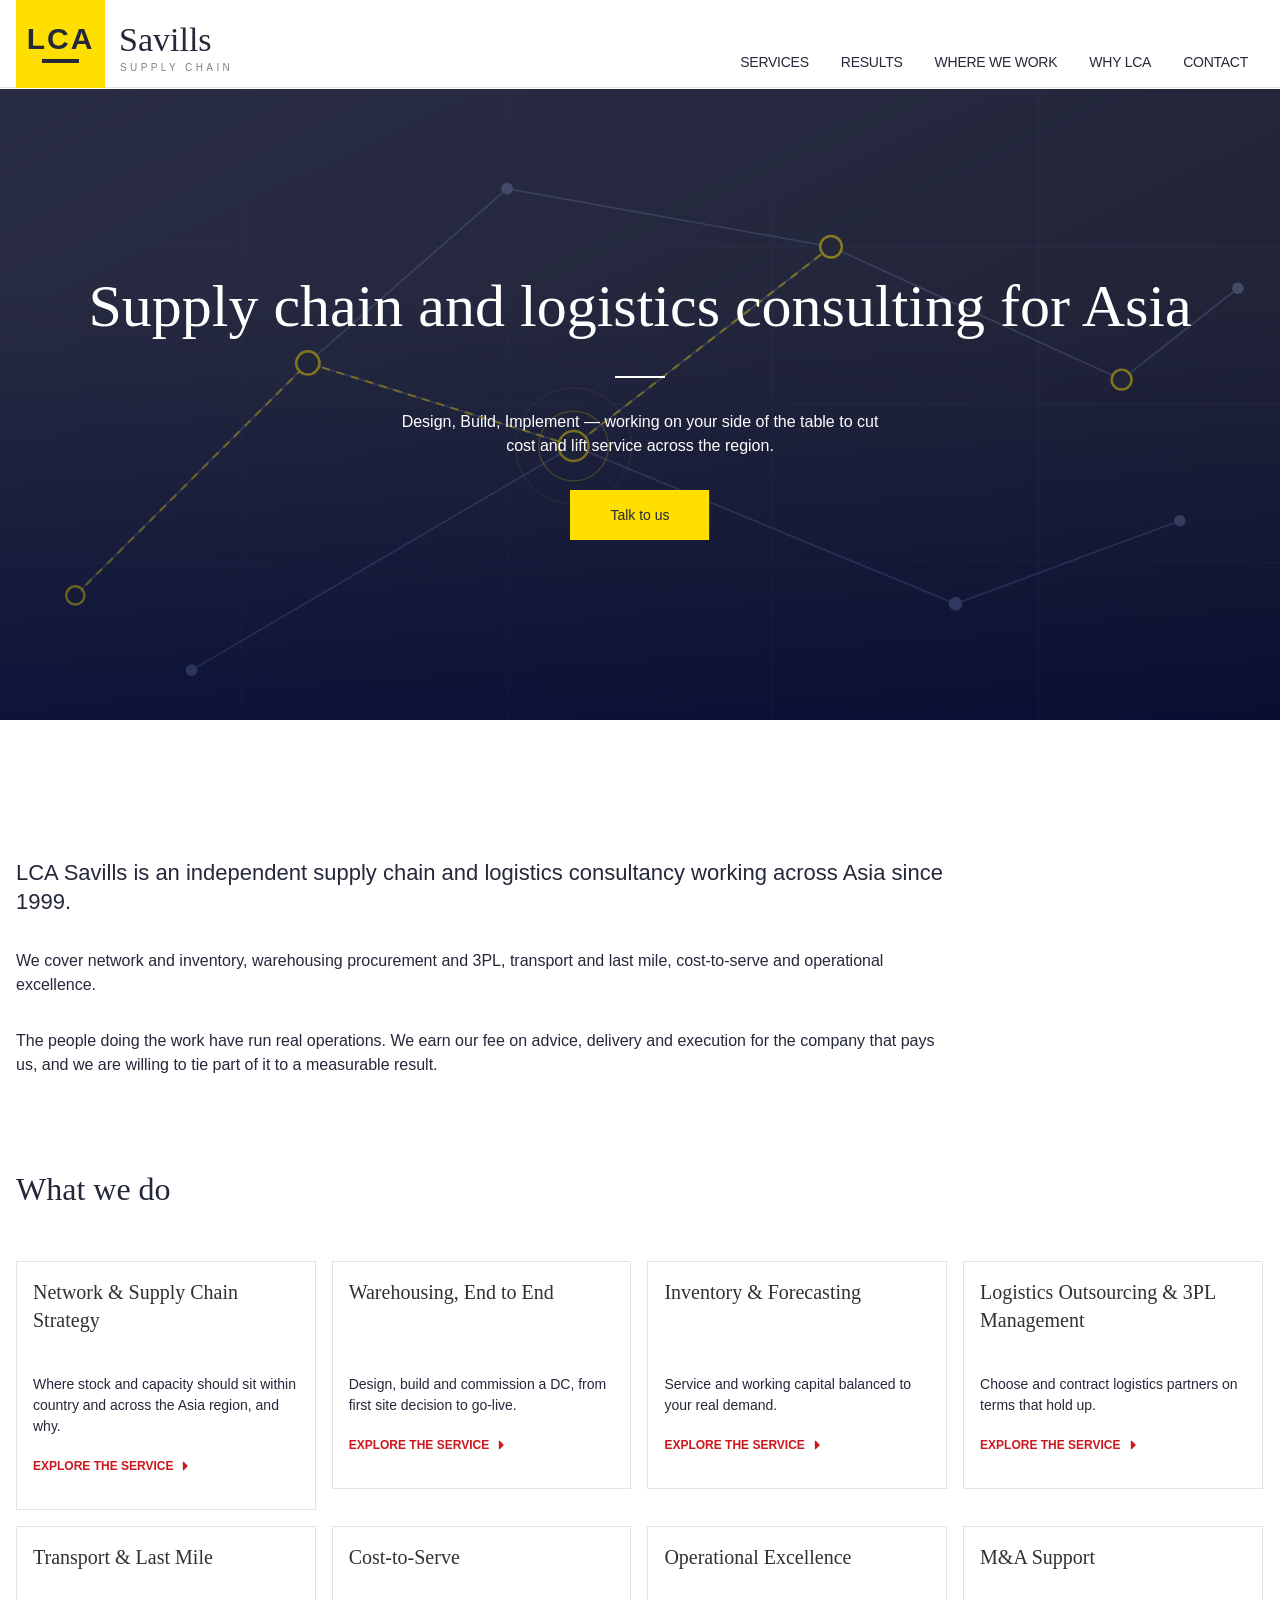
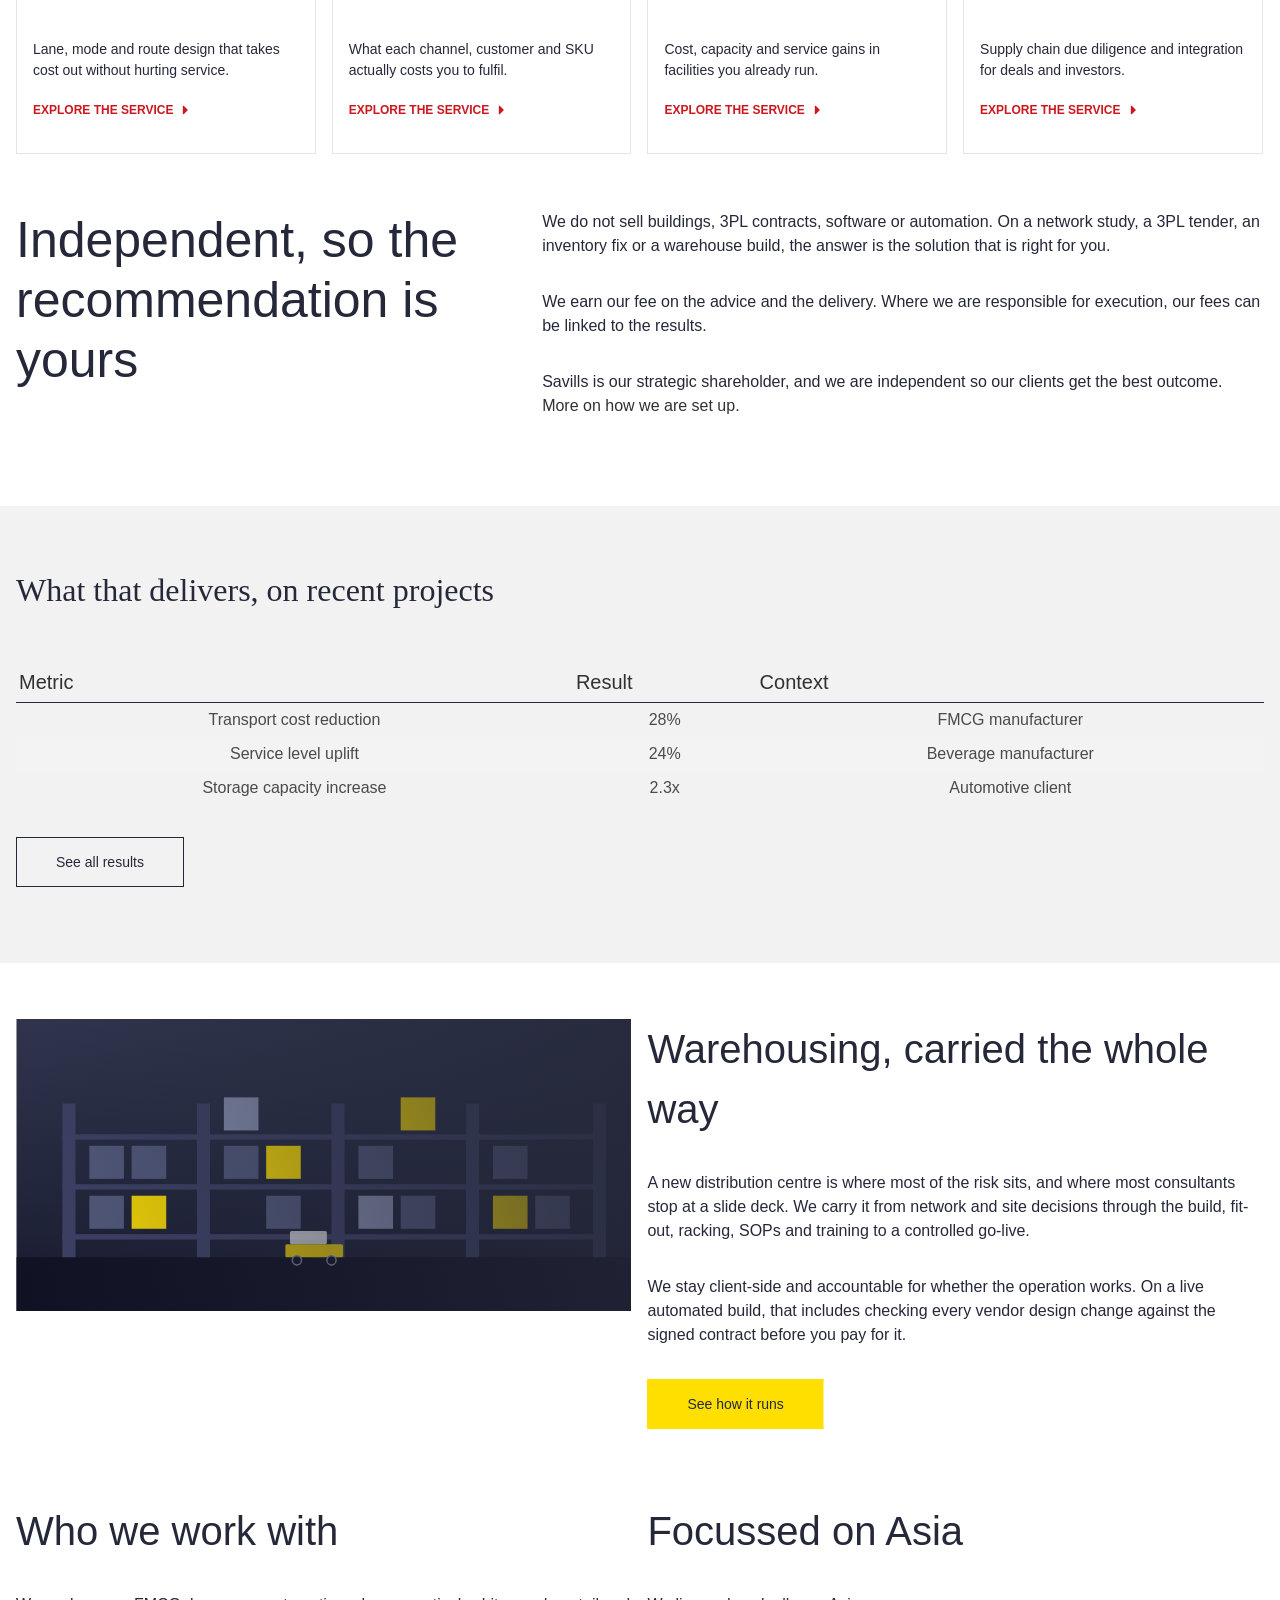
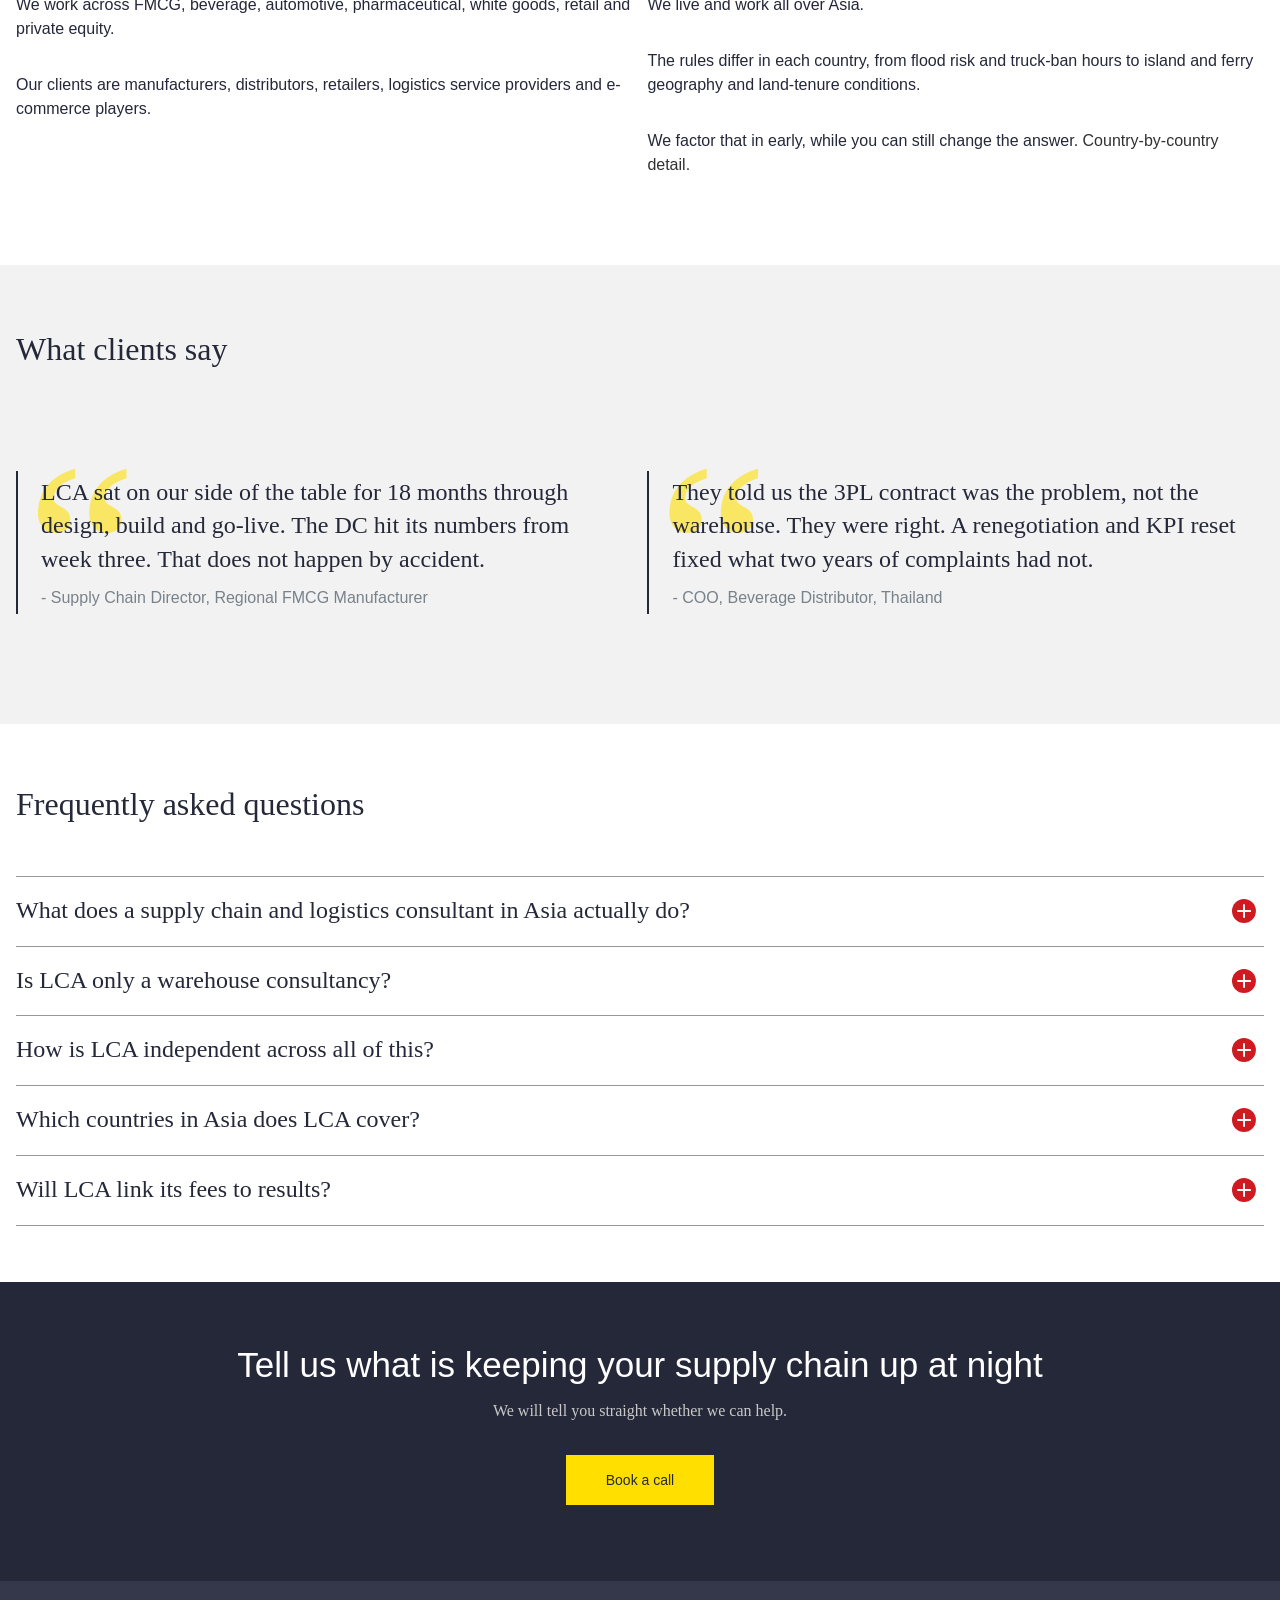
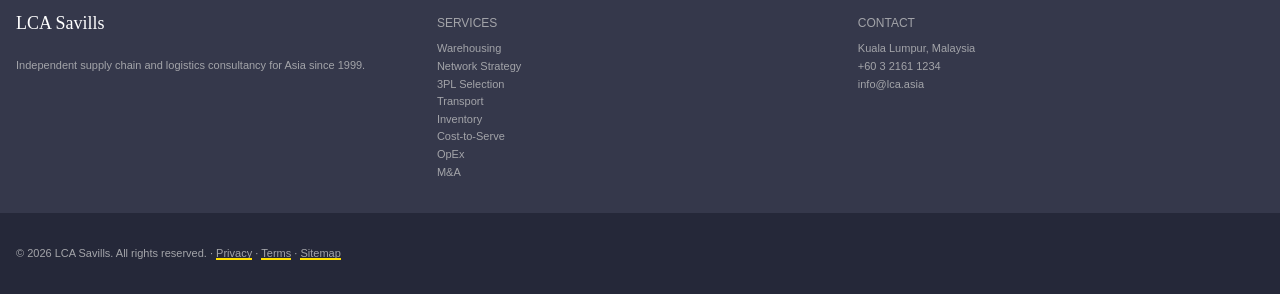
==== index.html @ d0bd8bb9 "LCA Savills site" ====
<!DOCTYPE html>
<html lang="en">
<head>
<meta charset="utf-8">
<meta name="viewport" content="width=device-width, initial-scale=1">
<title>LCA Savills — Supply chain and logistics consulting for Asia</title>
<meta name="description" content="LCA Savills is an independent supply chain and logistics consultancy working across Asia since 1999. Design, Build, Implement — on your side of the table.">
<link rel="icon" href="assets/favicon.svg" type="image/svg+xml">
<link rel="stylesheet" href="css/savills-core.css">
<link rel="stylesheet" href="css/demo.css">
</head>
<body>

<header class="sv-header">
  <div class="sv-header__wrap">
    <div class="sv-header__inner">
      <a class="sv-header__home" href="index.html" aria-label="LCA Savills — home">
        <img class="sv-header__logo" src="assets/lca-logo.svg" alt="LCA Savills">
      </a>
      <ul class="sv-header__tool-set">
        <li class="sv-header__tool-item sv--menu sv-view-lt-lrg">
          <button class="sv-header__tool-action" type="button" data-nav-open>
            <span>Menu</span>
          </button>
        </li>
      </ul>
      <nav class="sv-nav sv-nav--outer" data-nav aria-label="Main navigation">
        <div class="sv-nav__lead sv-view-lt-lrg">
          <p class="sv-nav__heading">LCA Savills</p>
          <button class="sv-nav__close" type="button" data-nav-close><span>Close</span></button>
        </div>
        <ul class="sv-nav__items">
          <li class="sv-nav__item"><a class="sv-nav__label" href="services.html">Services</a></li>
          <li class="sv-nav__item"><a class="sv-nav__label" href="results.html">Results</a></li>
          <li class="sv-nav__item"><a class="sv-nav__label" href="where-we-work.html">Where We Work</a></li>
          <li class="sv-nav__item"><a class="sv-nav__label" href="why-lca.html">Why LCA</a></li>
          <li class="sv-nav__item"><a class="sv-nav__label" href="contact.html">Contact</a></li>
        </ul>
      </nav>
    </div>
  </div>
</header>

<main>

  <div class="sv-page-banner sv--center demo-hero">
    <span class="sv-image-treatment sv--type-7">
      <img src="assets/hero-network.svg" alt="">
    </span>
    <div class="sv-page-banner__content sv-text-center">
      <h1 class="sv-page-banner__title">Supply chain and logistics consulting for Asia</h1>
      <p class="sv-page-banner__intro">Design, Build, Implement &mdash; working on your side of the table to cut cost and lift service across the region.</p>
      <a class="sv-button" href="contact.html">Talk to us</a>
    </div>
  </div>

  <section class="sv-contained demo-section">
    <div class="sv-row">
      <div class="sv-col sv--sml-10 sv--med-9">
        <p class="sv-leading-intro sv--sml">LCA Savills is an independent supply chain and logistics consultancy working across Asia since 1999.</p>
        <p class="sv-copy">We cover network and inventory, warehousing procurement and 3PL, transport and last mile, cost-to-serve and operational excellence.</p>
        <p class="sv-copy">The people doing the work have run real operations. We earn our fee on advice, delivery and execution for the company that pays us, and we are willing to tie part of it to a measurable result.</p>
      </div>
    </div>
  </section>

  <section class="sv-contained demo-section">
    <div class="sv-section-header">
      <h2 class="sv-section-header__title">What we do</h2>
    </div>
    <div class="sv-block-grid sv--sml-2 sv--med-4">
      <div class="sv-col">
        <div class="sv-card sv--listing-block">
          <div class="sv-card__content">
            <div>
              <h3 class="sv-card-title"><a href="supply-chain-network-strategy.html">Network &amp; Supply Chain Strategy</a></h3>
              <p class="sv-card-intro">Where stock and capacity should sit within country and across the Asia region, and why.</p>
            </div>
            <p class="sv-cta-link"><a href="supply-chain-network-strategy.html">Explore the service</a></p>
          </div>
        </div>
      </div>
      <div class="sv-col">
        <div class="sv-card sv--listing-block">
          <div class="sv-card__content">
            <div>
              <h3 class="sv-card-title"><a href="warehousing-end-to-end.html">Warehousing, End to End</a></h3>
              <p class="sv-card-intro">Design, build and commission a DC, from first site decision to go-live.</p>
            </div>
            <p class="sv-cta-link"><a href="warehousing-end-to-end.html">Explore the service</a></p>
          </div>
        </div>
      </div>
      <div class="sv-col">
        <div class="sv-card sv--listing-block">
          <div class="sv-card__content">
            <div>
              <h3 class="sv-card-title"><a href="inventory-forecasting-planning.html">Inventory &amp; Forecasting</a></h3>
              <p class="sv-card-intro">Service and working capital balanced to your real demand.</p>
            </div>
            <p class="sv-cta-link"><a href="inventory-forecasting-planning.html">Explore the service</a></p>
          </div>
        </div>
      </div>
      <div class="sv-col">
        <div class="sv-card sv--listing-block">
          <div class="sv-card__content">
            <div>
              <h3 class="sv-card-title"><a href="logistics-outsourcing-3pl.html">Logistics Outsourcing &amp; 3PL Management</a></h3>
              <p class="sv-card-intro">Choose and contract logistics partners on terms that hold up.</p>
            </div>
            <p class="sv-cta-link"><a href="logistics-outsourcing-3pl.html">Explore the service</a></p>
          </div>
        </div>
      </div>
      <div class="sv-col">
        <div class="sv-card sv--listing-block">
          <div class="sv-card__content">
            <div>
              <h3 class="sv-card-title"><a href="transport-last-mile.html">Transport &amp; Last Mile</a></h3>
              <p class="sv-card-intro">Lane, mode and route design that takes cost out without hurting service.</p>
            </div>
            <p class="sv-cta-link"><a href="transport-last-mile.html">Explore the service</a></p>
          </div>
        </div>
      </div>
      <div class="sv-col">
        <div class="sv-card sv--listing-block">
          <div class="sv-card__content">
            <div>
              <h3 class="sv-card-title"><a href="cost-to-serve-cost-reduction.html">Cost-to-Serve</a></h3>
              <p class="sv-card-intro">What each channel, customer and SKU actually costs you to fulfil.</p>
            </div>
            <p class="sv-cta-link"><a href="cost-to-serve-cost-reduction.html">Explore the service</a></p>
          </div>
        </div>
      </div>
      <div class="sv-col">
        <div class="sv-card sv--listing-block">
          <div class="sv-card__content">
            <div>
              <h3 class="sv-card-title"><a href="operational-excellence.html">Operational Excellence</a></h3>
              <p class="sv-card-intro">Cost, capacity and service gains in facilities you already run.</p>
            </div>
            <p class="sv-cta-link"><a href="operational-excellence.html">Explore the service</a></p>
          </div>
        </div>
      </div>
      <div class="sv-col">
        <div class="sv-card sv--listing-block">
          <div class="sv-card__content">
            <div>
              <h3 class="sv-card-title"><a href="mna-investment-support.html">M&amp;A Support</a></h3>
              <p class="sv-card-intro">Supply chain due diligence and integration for deals and investors.</p>
            </div>
            <p class="sv-cta-link"><a href="mna-investment-support.html">Explore the service</a></p>
          </div>
        </div>
      </div>
    </div>
  </section>

  <section class="sv-contained demo-section">
    <div class="sv-row">
      <div class="sv-col sv--sml-5">
        <h2 class="sv-text-section-heading sv--lrg">Independent, so the recommendation is yours</h2>
      </div>
      <div class="sv-col sv--sml-7">
        <p class="sv-copy">We do not sell buildings, 3PL contracts, software or automation. On a network study, a 3PL tender, an inventory fix or a warehouse build, the answer is the solution that is right for you.</p>
        <p class="sv-copy">We earn our fee on the advice and the delivery. Where we are responsible for execution, our fees can be linked to the results.</p>
        <p class="sv-copy">Savills is our strategic shareholder, and we are independent so our clients get the best outcome. <a href="why-lca.html">More on how we are set up.</a></p>
      </div>
    </div>
  </section>

  <div class="sv-section-bg sv--padded">
    <div class="sv-contained">
      <div class="sv-section-header">
        <h2 class="sv-section-header__title">What that delivers, on recent projects</h2>
      </div>
      <table class="sv-responsive-table">
        <thead>
          <tr><th>Metric</th><th>Result</th><th>Context</th></tr>
        </thead>
        <tbody>
          <tr><td data-label="Metric">Transport cost reduction</td><td data-label="Result">28%</td><td data-label="Context">FMCG manufacturer</td></tr>
          <tr><td data-label="Metric">Service level uplift</td><td data-label="Result">24%</td><td data-label="Context">Beverage manufacturer</td></tr>
          <tr><td data-label="Metric">Storage capacity increase</td><td data-label="Result">2.3x</td><td data-label="Context">Automotive client</td></tr>
        </tbody>
      </table>
      <a class="sv-button sv--tertiary demo-mt-2" href="results.html">See all results</a>
    </div>
  </div>

  <section class="sv-contained demo-section">
    <div class="sv-row">
      <div class="sv-col sv--sml-6">
        <span class="sv-image-treatment sv--type-2 demo-figure">
          <img src="assets/hero-warehouse.svg" alt="Stylised illustration of automated warehouse racking">
        </span>
      </div>
      <div class="sv-col sv--sml-6">
        <h2 class="sv-text-section-heading">Warehousing, carried the whole way</h2>
        <p class="sv-copy">A new distribution centre is where most of the risk sits, and where most consultants stop at a slide deck. We carry it from network and site decisions through the build, fit-out, racking, SOPs and training to a controlled go-live.</p>
        <p class="sv-copy">We stay client-side and accountable for whether the operation works. On a live automated build, that includes checking every vendor design change against the signed contract before you pay for it.</p>
        <a class="sv-button" href="warehousing-end-to-end.html">See how it runs</a>
      </div>
    </div>
  </section>

  <section class="sv-contained demo-section">
    <div class="sv-row">
      <div class="sv-col sv--sml-6">
        <h2 class="sv-text-section-heading">Who we work with</h2>
        <p class="sv-copy">We work across FMCG, beverage, automotive, pharmaceutical, white goods, retail and private equity.</p>
        <p class="sv-copy">Our clients are manufacturers, distributors, retailers, logistics service providers and e-commerce players.</p>
      </div>
      <div class="sv-col sv--sml-6">
        <h2 class="sv-text-section-heading">Focussed on Asia</h2>
        <p class="sv-copy">We live and work all over Asia.</p>
        <p class="sv-copy">The rules differ in each country, from flood risk and truck-ban hours to island and ferry geography and land-tenure conditions.</p>
        <p class="sv-copy">We factor that in early, while you can still change the answer. <a href="where-we-work.html">Country-by-country detail.</a></p>
      </div>
    </div>
  </section>

  <div class="sv-section-bg sv--padded">
    <div class="sv-contained">
      <div class="sv-section-header">
        <h2 class="sv-section-header__title">What clients say</h2>
      </div>
      <div class="sv-row">
        <div class="sv-col sv--sml-6">
          <blockquote class="sv-quote">
            <p class="sv-quote__text">LCA sat on our side of the table for 18 months through design, build and go-live. The DC hit its numbers from week three. That does not happen by accident.</p>
            <cite class="sv-quote__citation">Supply Chain Director, Regional FMCG Manufacturer</cite>
          </blockquote>
        </div>
        <div class="sv-col sv--sml-6">
          <blockquote class="sv-quote">
            <p class="sv-quote__text">They told us the 3PL contract was the problem, not the warehouse. They were right. A renegotiation and KPI reset fixed what two years of complaints had not.</p>
            <cite class="sv-quote__citation">COO, Beverage Distributor, Thailand</cite>
          </blockquote>
        </div>
      </div>
    </div>
  </div>

  <section class="sv-contained demo-section">
    <div class="sv-section-header">
      <h2 class="sv-section-header__title">Frequently asked questions</h2>
    </div>
    <ul class="sv-expandable-list__content">
      <li class="sv-expandable-list__item">
        <div class="sv-expandable-item">
          <div class="sv-expandable-item__header">
            <h3 class="sv-expandable-item__title">What does a supply chain and logistics consultant in Asia actually do?</h3>
          </div>
          <div class="sv-expandable-item__content" aria-expanded="false">
            <p>It depends on the problem. We help you decide where stock and capacity should sit, balance inventory against service, take cost out of transport and last mile, select and contract 3PLs, and improve facilities you already run. We also design, build and commission distribution centres end to end. We do not operate your warehouse long-term.</p>
          </div>
        </div>
      </li>
      <li class="sv-expandable-list__item">
        <div class="sv-expandable-item">
          <div class="sv-expandable-item__header">
            <h3 class="sv-expandable-item__title">Is LCA only a warehouse consultancy?</h3>
          </div>
          <div class="sv-expandable-item__content" aria-expanded="false">
            <p>No. Warehousing end to end is our signature work, but it is one capability within a broader consultancy. We also cover network and supply chain strategy, planning and inventory, procurement and 3PL, transport and last mile, cost-to-serve, operational excellence and M&amp;A support across Asia.</p>
          </div>
        </div>
      </li>
      <li class="sv-expandable-list__item">
        <div class="sv-expandable-item">
          <div class="sv-expandable-item__header">
            <h3 class="sv-expandable-item__title">How is LCA independent across all of this?</h3>
          </div>
          <div class="sv-expandable-item__content" aria-expanded="false">
            <p>We do not sell buildings, 3PL contracts, software or automation, so we have nothing to push. On a network study, a tender, an inventory fix or a warehouse build alike, the recommendation is the one that is right for you. Savills is a strategic shareholder that adds property and funding reach, and the independence is paramount.</p>
          </div>
        </div>
      </li>
      <li class="sv-expandable-list__item">
        <div class="sv-expandable-item">
          <div class="sv-expandable-item__header">
            <h3 class="sv-expandable-item__title">Which countries in Asia does LCA cover?</h3>
          </div>
          <div class="sv-expandable-item__content" aria-expanded="false">
            <p>We live and work in Asia. Core markets include: China, India, Indonesia, Japan, Malaysia, Philippines, Singapore, Taiwan, Thailand, and Vietnam. Local rules vary, so we factor land tenure, permitting and lease terms into the decision before anything is signed.</p>
          </div>
        </div>
      </li>
      <li class="sv-expandable-list__item">
        <div class="sv-expandable-item">
          <div class="sv-expandable-item__header">
            <h3 class="sv-expandable-item__title">Will LCA link its fees to results?</h3>
          </div>
          <div class="sv-expandable-item__content" aria-expanded="false">
            <p>Yes. We will put part of our fee against delivering a target we have set, such as a transport-cost or service-level gain.</p>
          </div>
        </div>
      </li>
    </ul>
  </section>

  <div class="sv-section-bg sv--primary-1 sv--padded demo-cta">
    <div class="sv-contained">
      <h2 class="sv-cta-promo__title">Tell us what is keeping your supply chain up at night</h2>
      <p class="demo-cta-sub">We will tell you straight whether we can help.</p>
      <a class="sv-button" href="contact.html">Book a call</a>
    </div>
  </div>

</main>

<footer class="sv-footer">
  <div class="sv-contained">
    <div class="sv-footer__inner">
      <div class="sv-row">
        <div class="sv-col sv--sml-4 sv-footer__info">
          <h2 class="sv-footer__heading">LCA Savills</h2>
          <ul class="sv-footer__list">
            <li class="sv-footer__list-item">Independent supply chain and logistics consultancy for Asia since 1999.</li>
          </ul>
        </div>
        <div class="sv-col sv--sml-4">
          <h2 class="sv-footer__subheading">Services</h2>
          <ul class="sv-footer__list">
            <li class="sv-footer__list-item"><a href="warehousing-end-to-end.html">Warehousing</a></li>
            <li class="sv-footer__list-item"><a href="supply-chain-network-strategy.html">Network Strategy</a></li>
            <li class="sv-footer__list-item"><a href="logistics-outsourcing-3pl.html">3PL Selection</a></li>
            <li class="sv-footer__list-item"><a href="transport-last-mile.html">Transport</a></li>
            <li class="sv-footer__list-item"><a href="inventory-forecasting-planning.html">Inventory</a></li>
            <li class="sv-footer__list-item"><a href="cost-to-serve-cost-reduction.html">Cost-to-Serve</a></li>
            <li class="sv-footer__list-item"><a href="operational-excellence.html">OpEx</a></li>
            <li class="sv-footer__list-item"><a href="mna-investment-support.html">M&amp;A</a></li>
          </ul>
        </div>
        <div class="sv-col sv--sml-4">
          <h2 class="sv-footer__subheading">Contact</h2>
          <ul class="sv-footer__list">
            <li class="sv-footer__list-item">Kuala Lumpur, Malaysia</li>
            <li class="sv-footer__list-item"><a href="tel:+60321611234">+60 3 2161 1234</a></li>
            <li class="sv-footer__list-item"><a href="mailto:info@lca.asia">info@lca.asia</a></li>
          </ul>
        </div>
      </div>
    </div>
  </div>
  <div class="sv-footer__footer">
    <div class="sv-contained">
      <div class="sv-footer__inner">
        <p class="sv-smallprint">&copy; 2026 LCA Savills. All rights reserved. &middot; <a href="#">Privacy</a> &middot; <a href="#">Terms</a> &middot; <a href="#">Sitemap</a></p>
      </div>
    </div>
  </div>
</footer>

<script src="js/demo.js"></script>
</body>
</html>
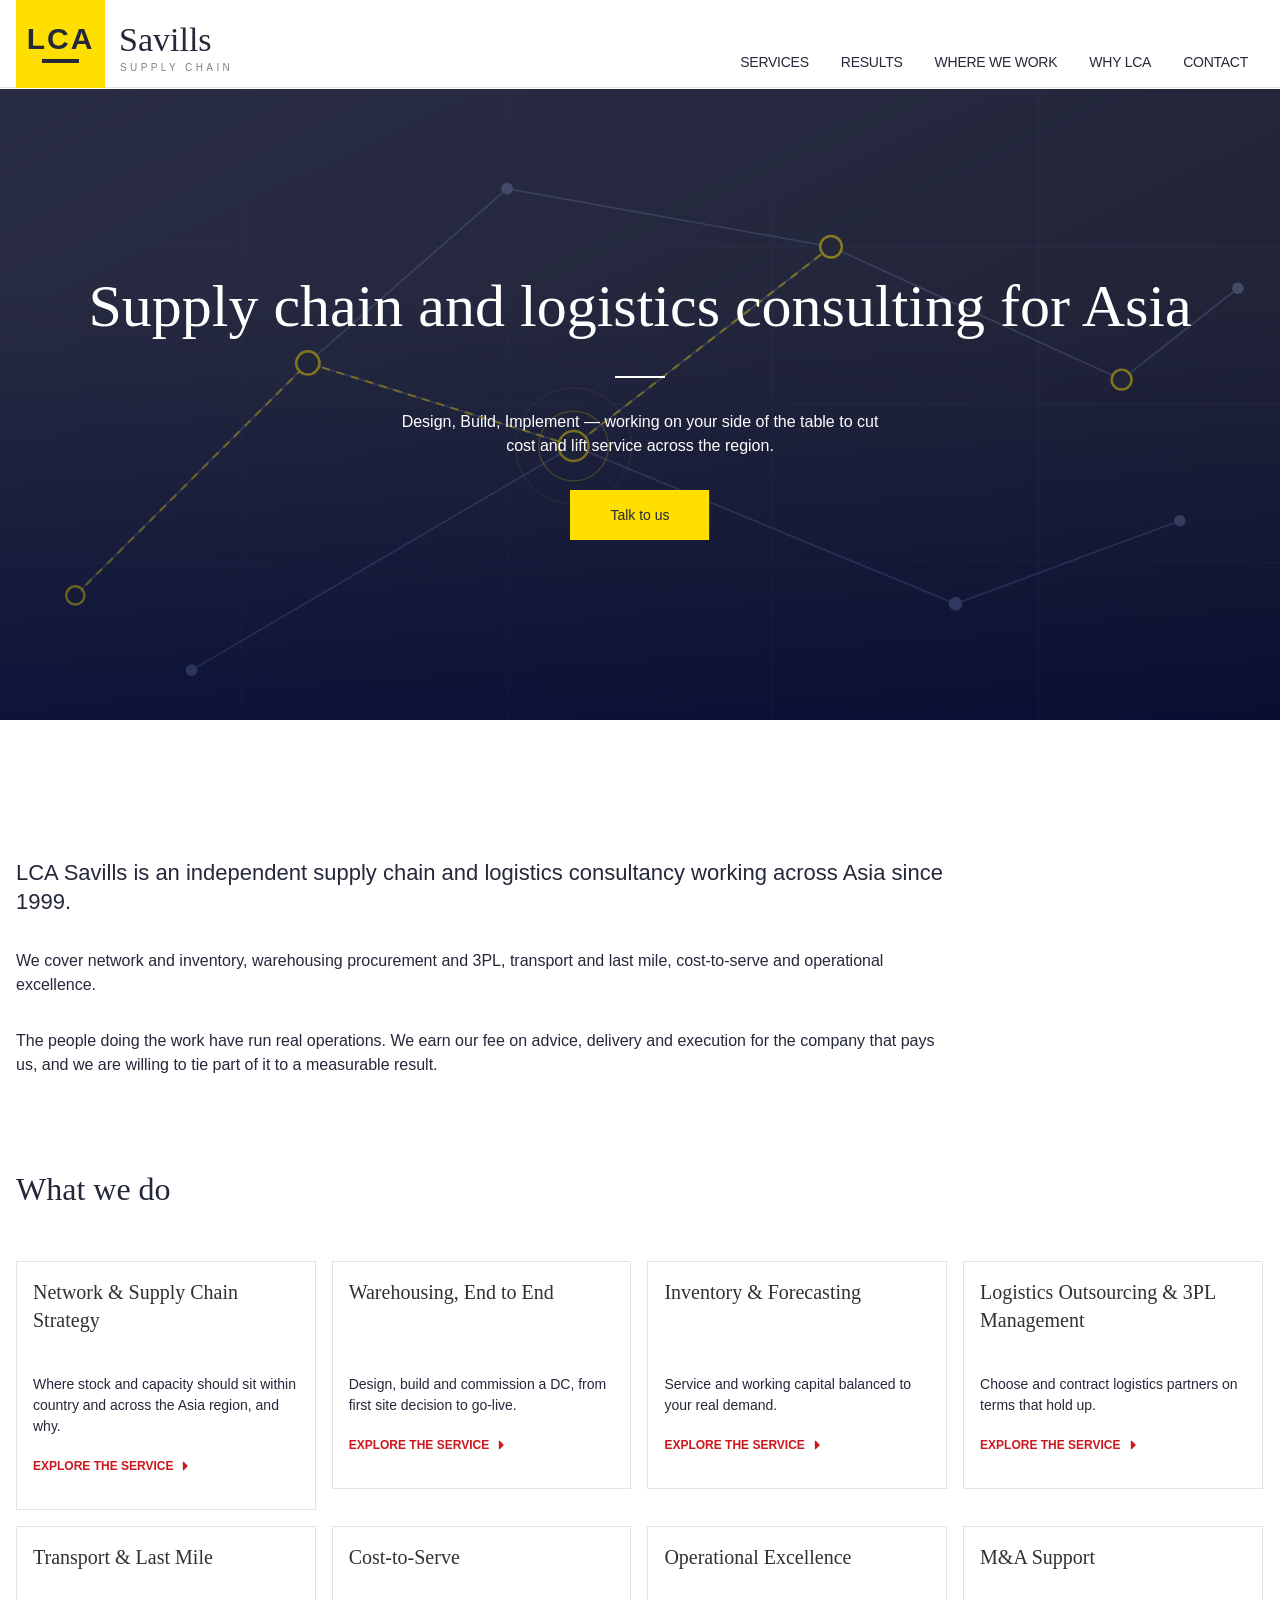
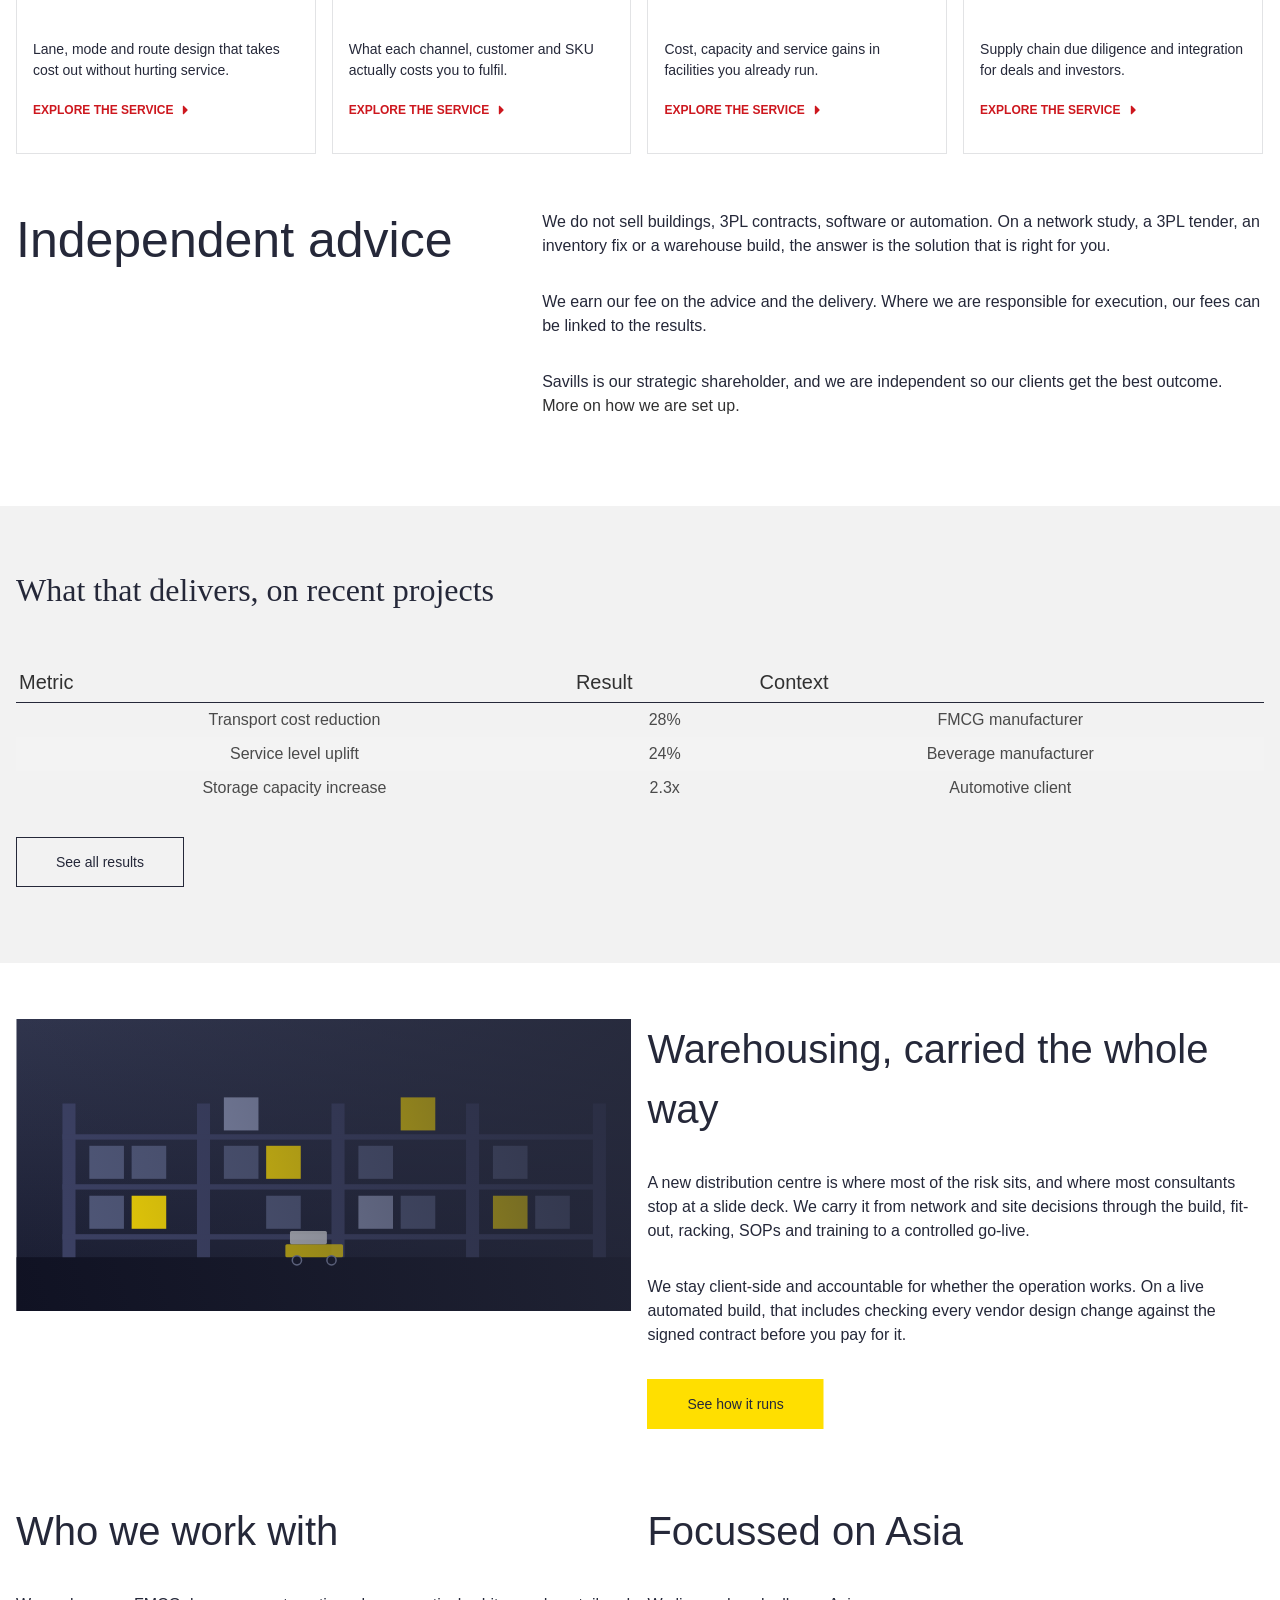
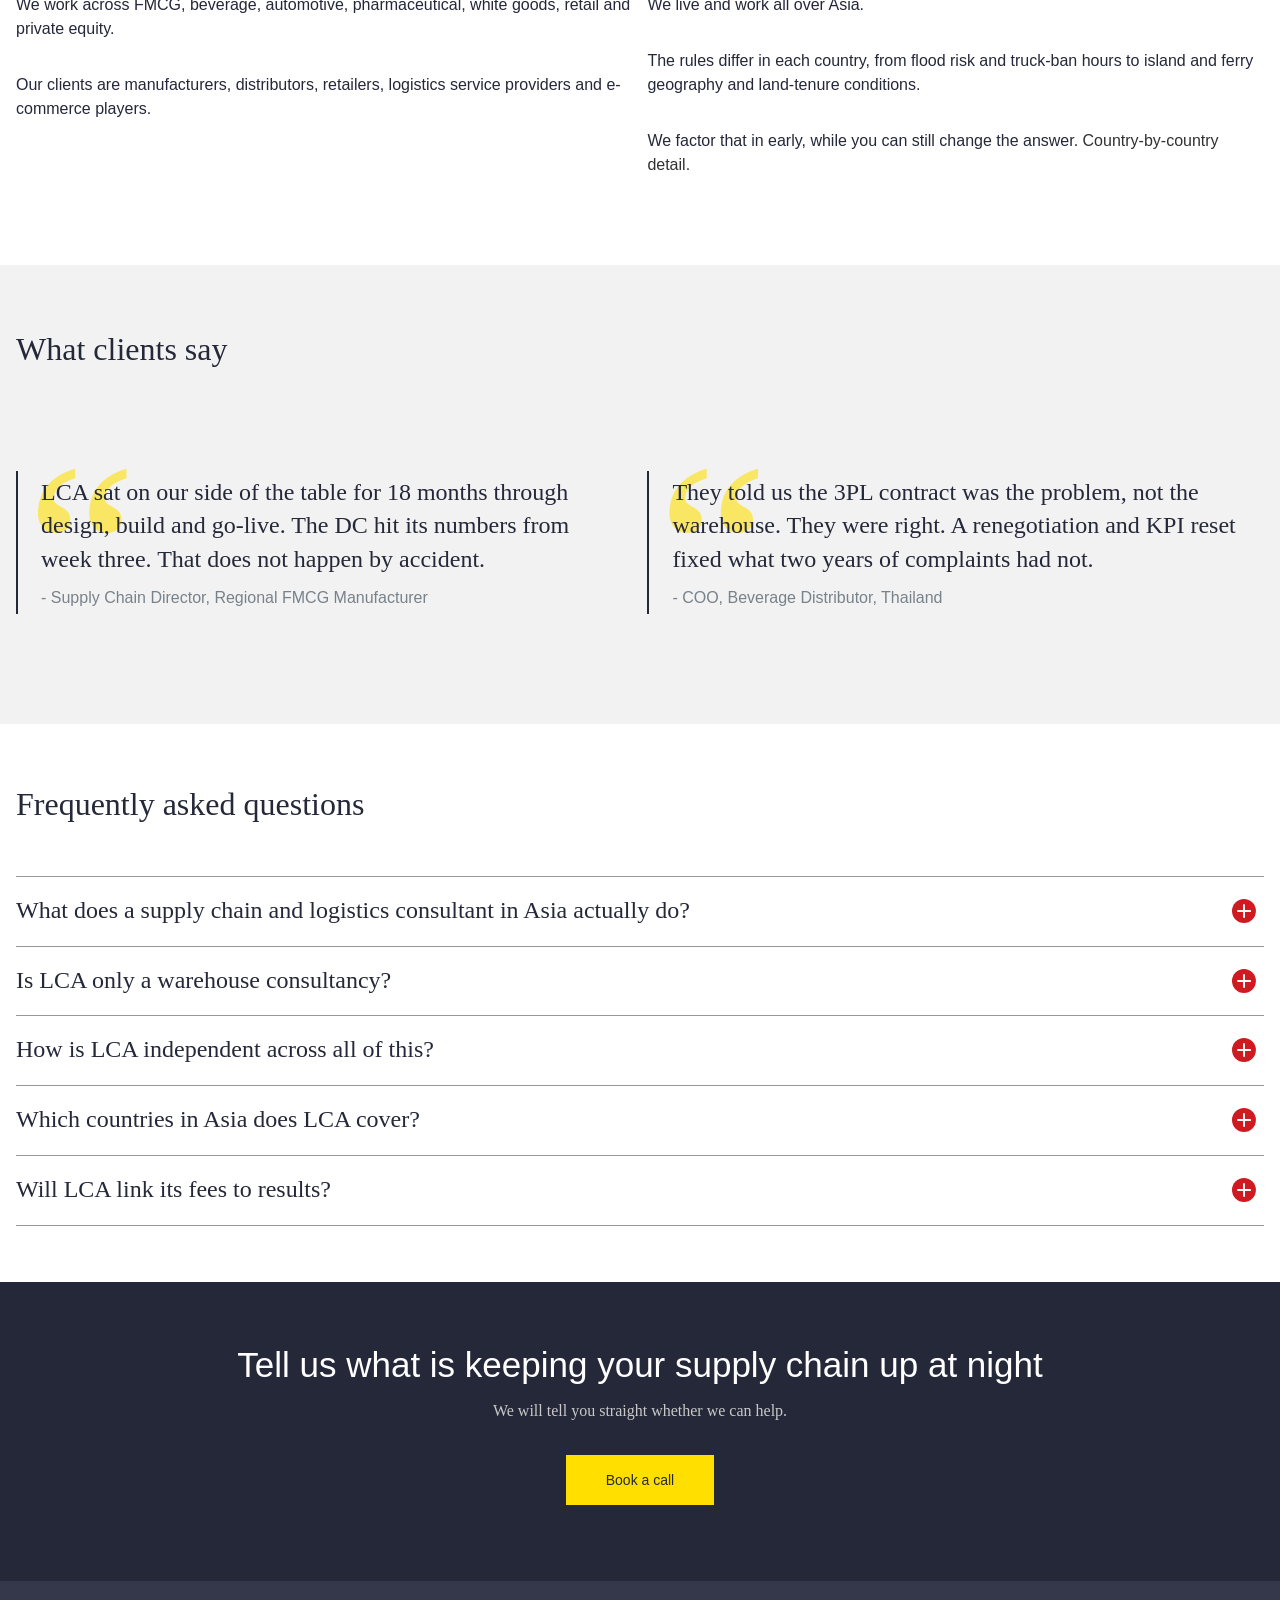
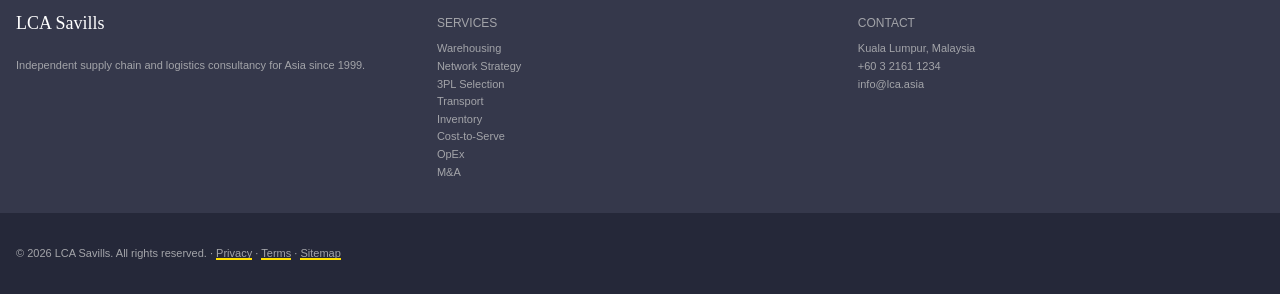
==== commit d1290602: "describe what you changed" ====
--- a/index.html
+++ b/index.html
@@ -163,7 +163,7 @@
   <section class="sv-contained demo-section">
     <div class="sv-row">
       <div class="sv-col sv--sml-5">
-        <h2 class="sv-text-section-heading sv--lrg">Independent, so the recommendation is yours</h2>
+        <h2 class="sv-text-section-heading sv--lrg">Independent advice</h2>
       </div>
       <div class="sv-col sv--sml-7">
         <p class="sv-copy">We do not sell buildings, 3PL contracts, software or automation. On a network study, a 3PL tender, an inventory fix or a warehouse build, the answer is the solution that is right for you.</p>
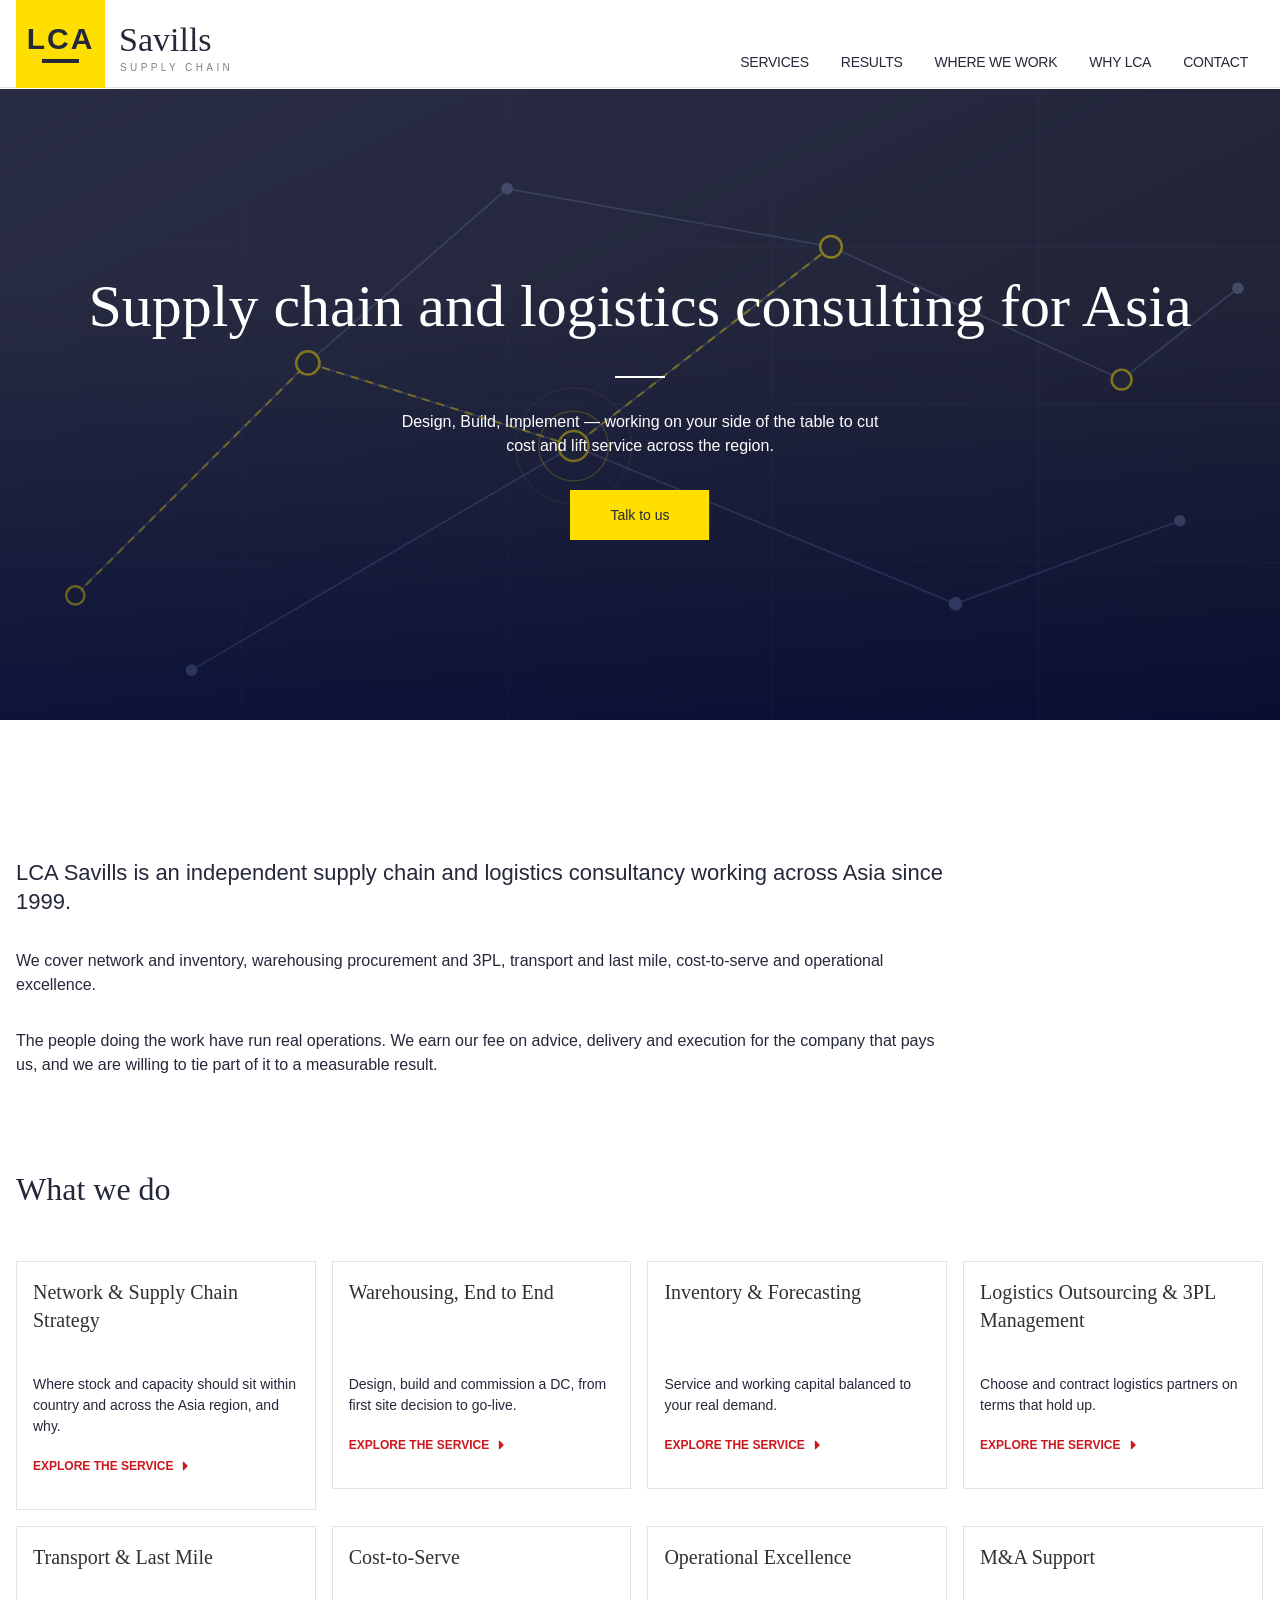
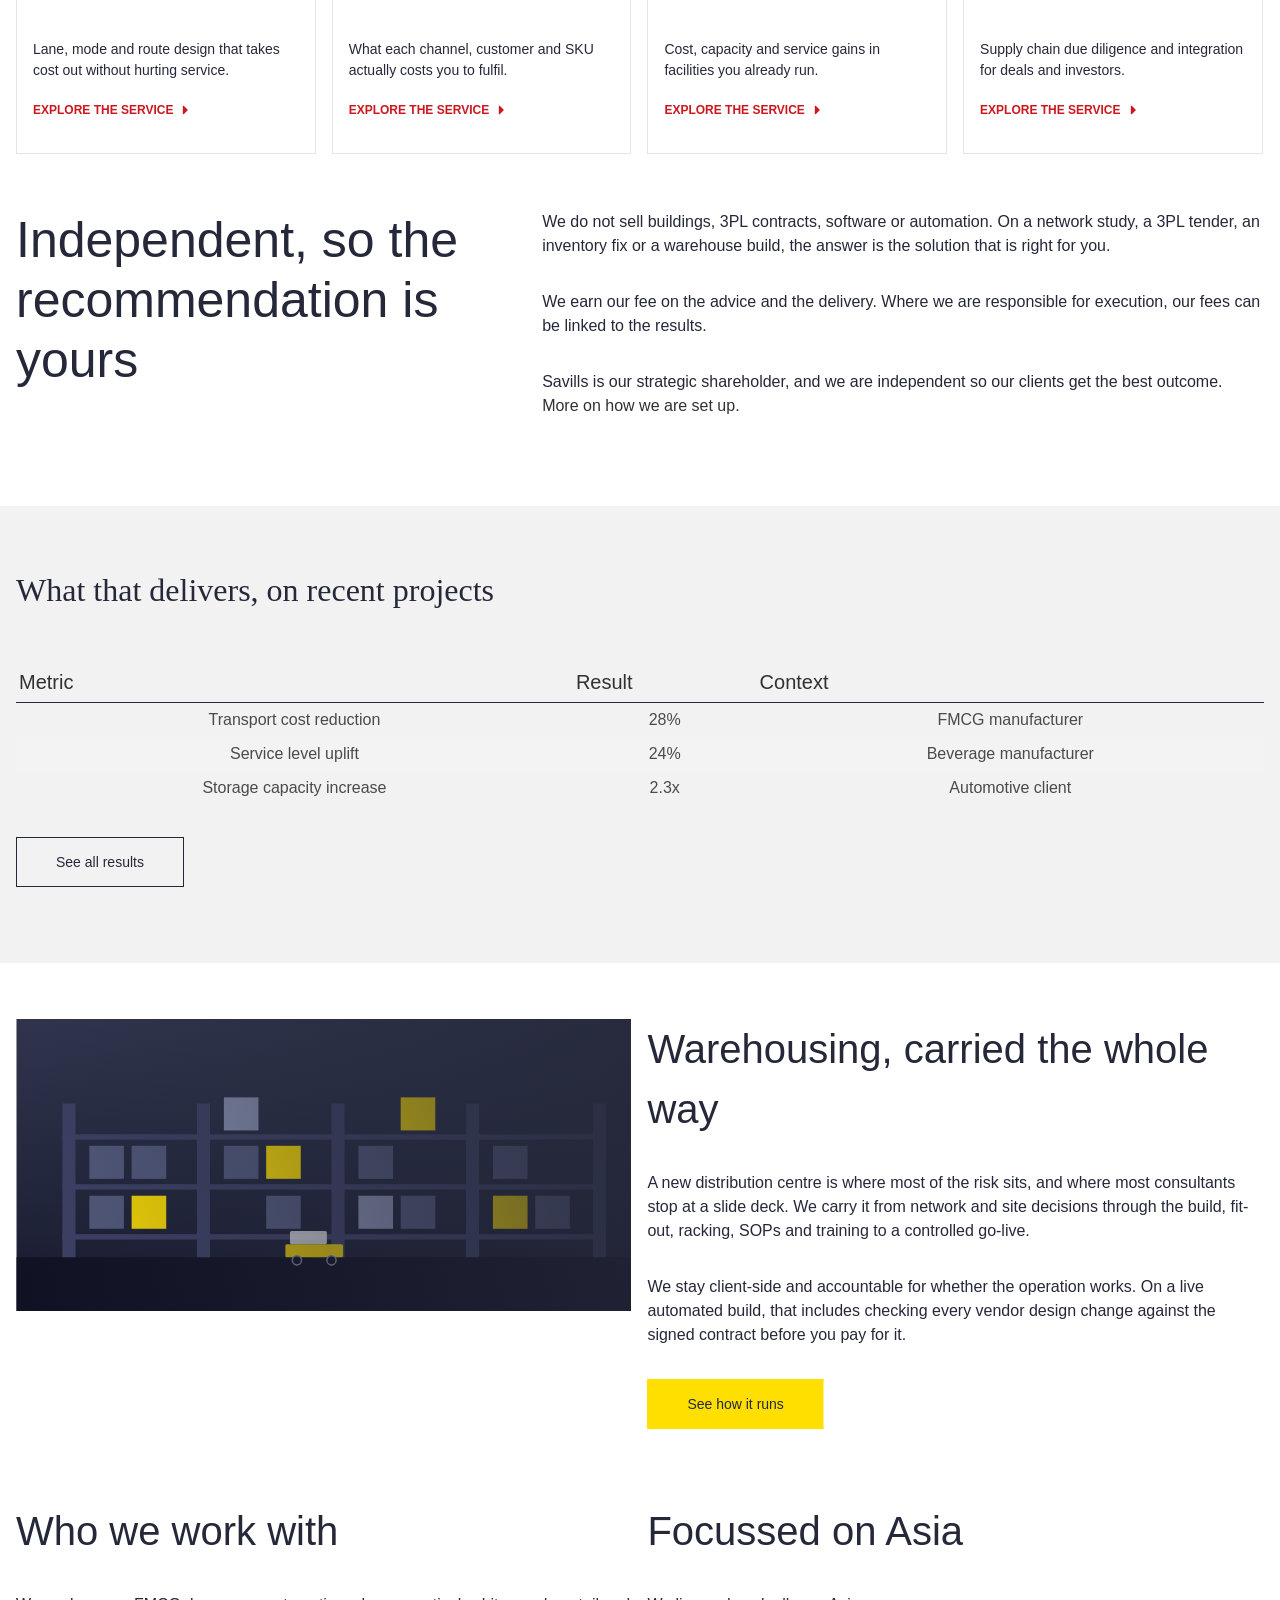
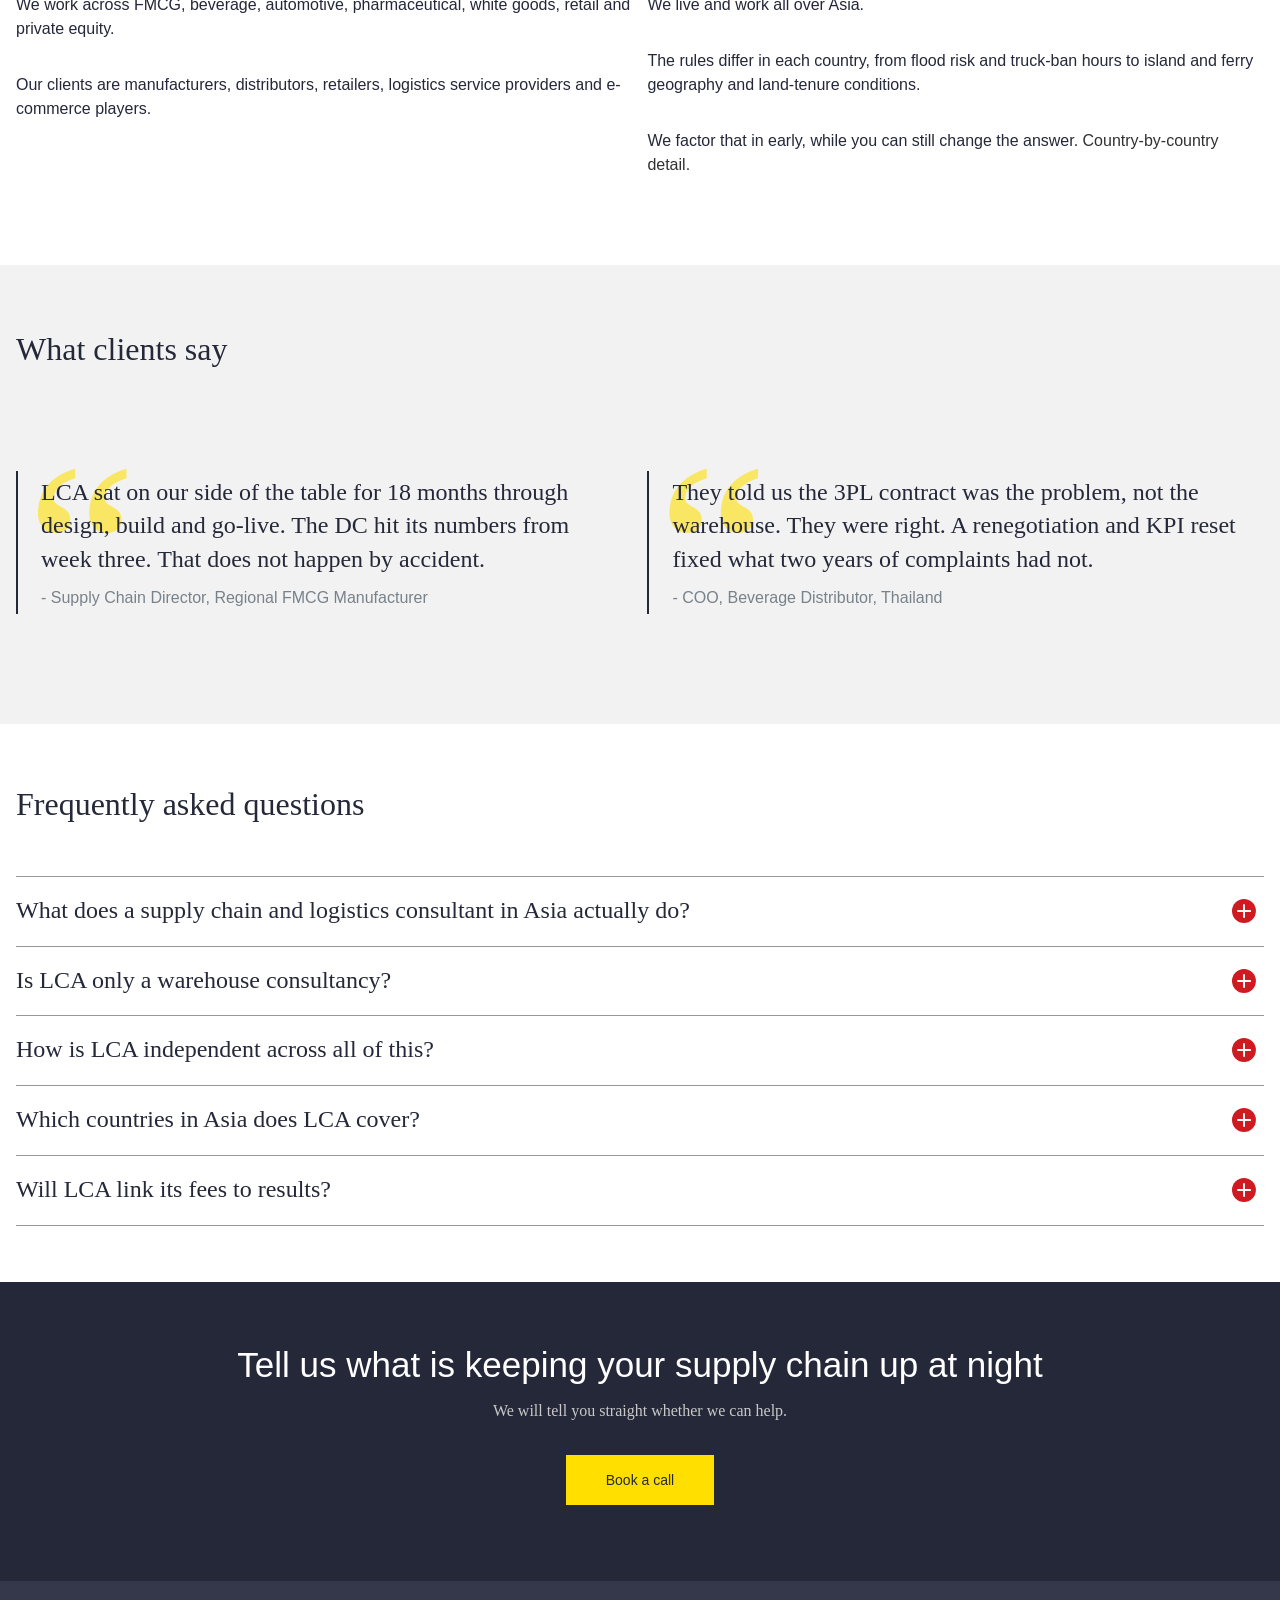
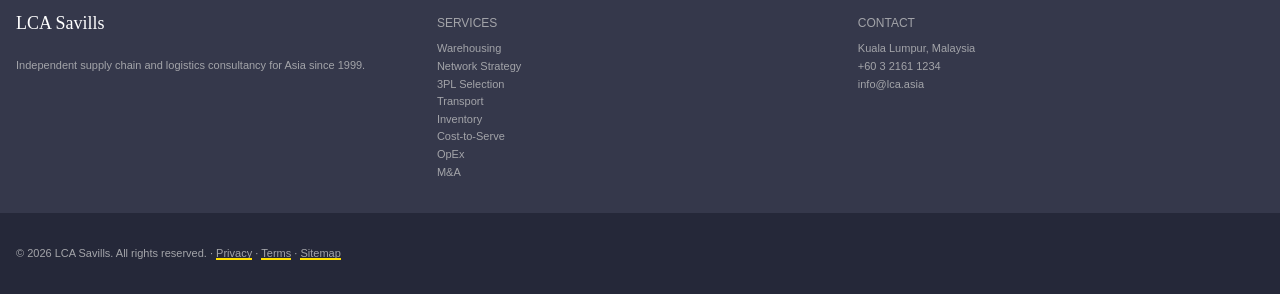
==== commit 7675c4f2: "Update site copy verbatim to Website Content v2 Sync all page body copy to the v2 content document: " ====
--- a/index.html
+++ b/index.html
@@ -163,7 +163,7 @@
   <section class="sv-contained demo-section">
     <div class="sv-row">
       <div class="sv-col sv--sml-5">
-        <h2 class="sv-text-section-heading sv--lrg">Independent advice</h2>
+        <h2 class="sv-text-section-heading sv--lrg">Independent, so the recommendation is yours</h2>
       </div>
       <div class="sv-col sv--sml-7">
         <p class="sv-copy">We do not sell buildings, 3PL contracts, software or automation. On a network study, a 3PL tender, an inventory fix or a warehouse build, the answer is the solution that is right for you.</p>
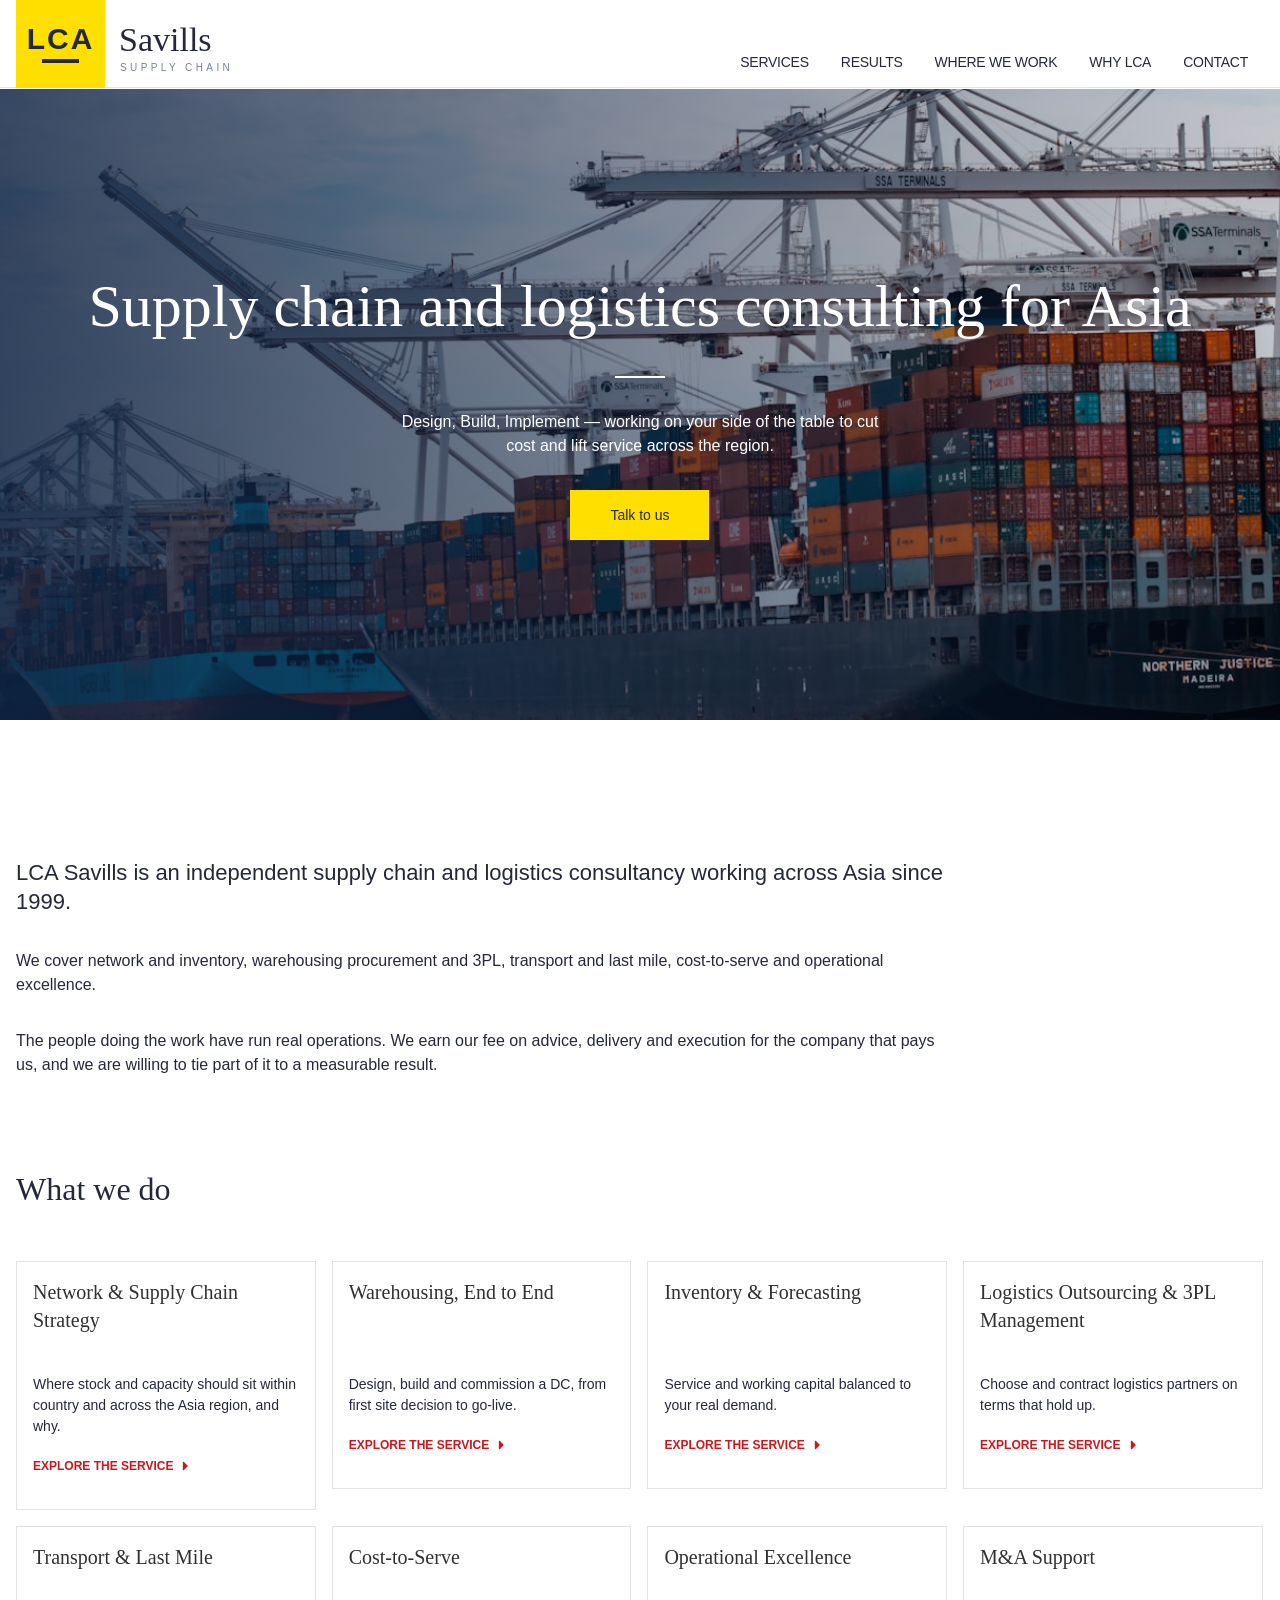
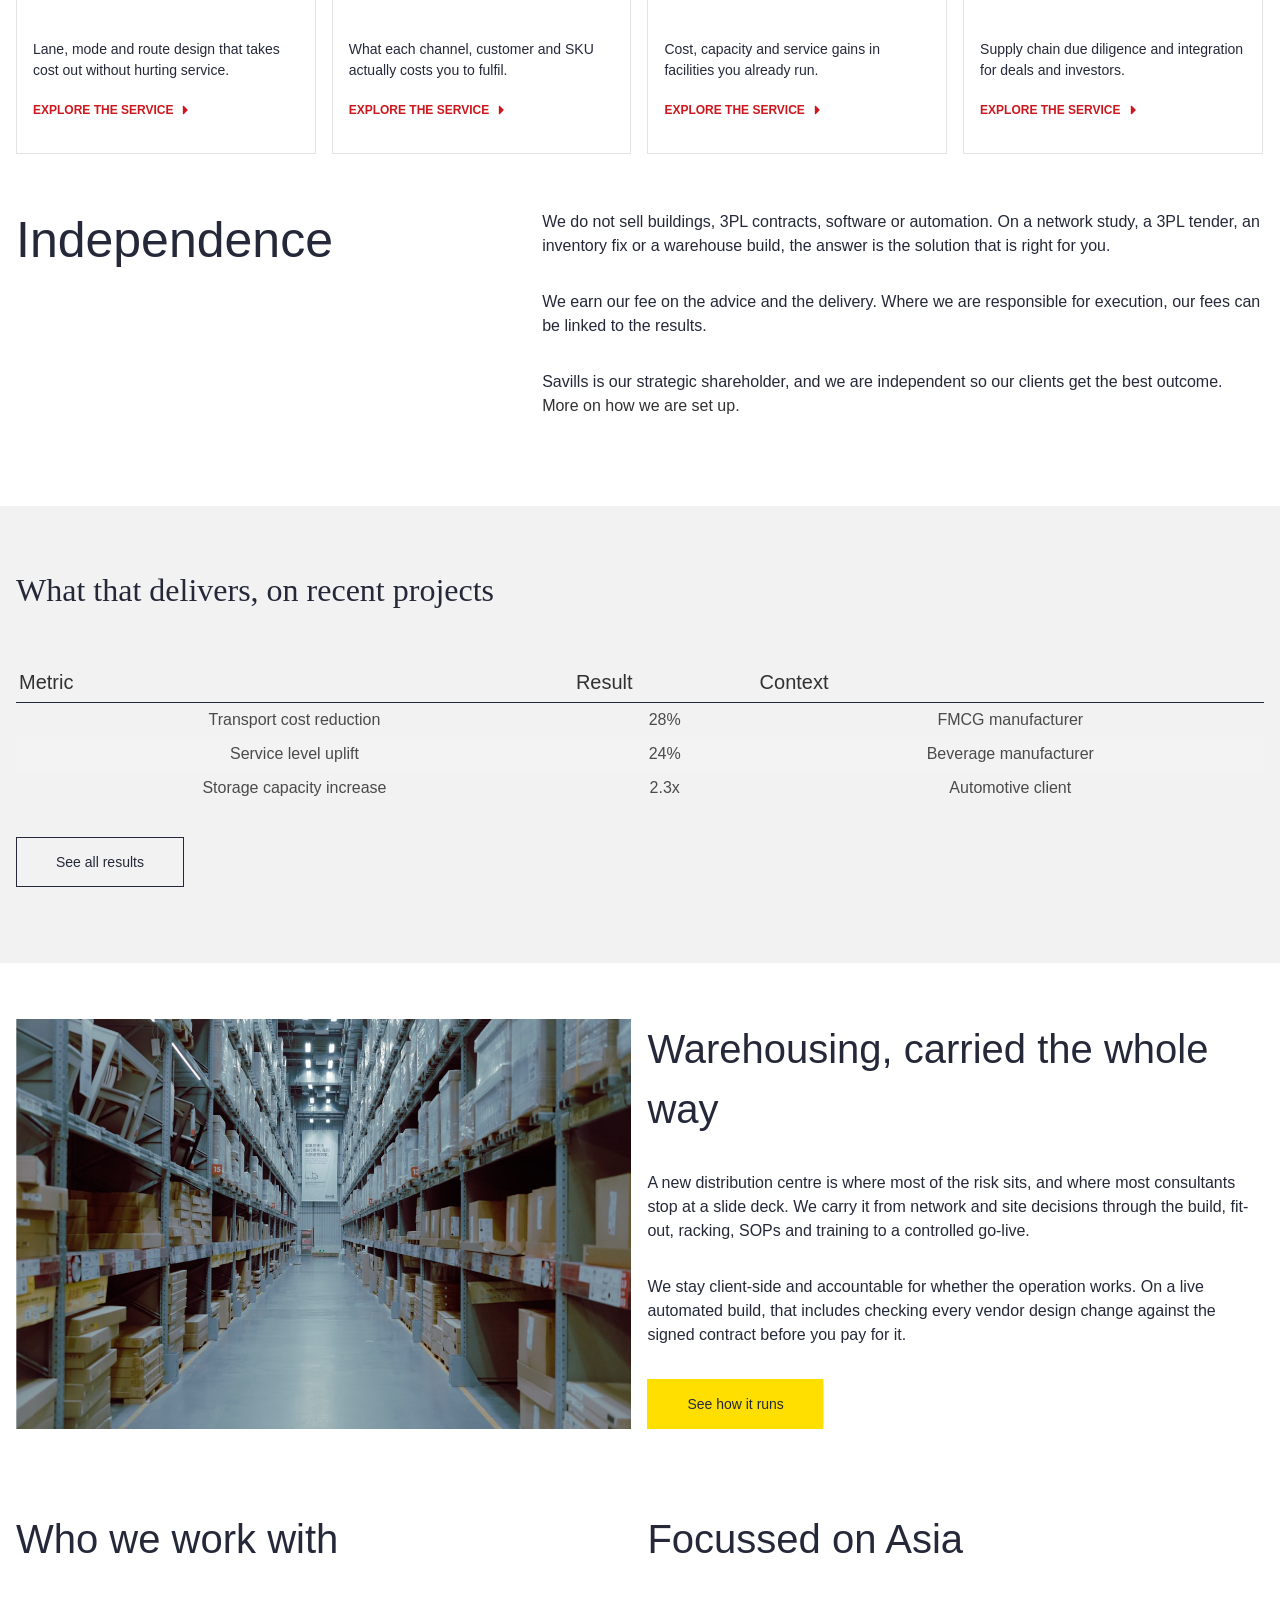
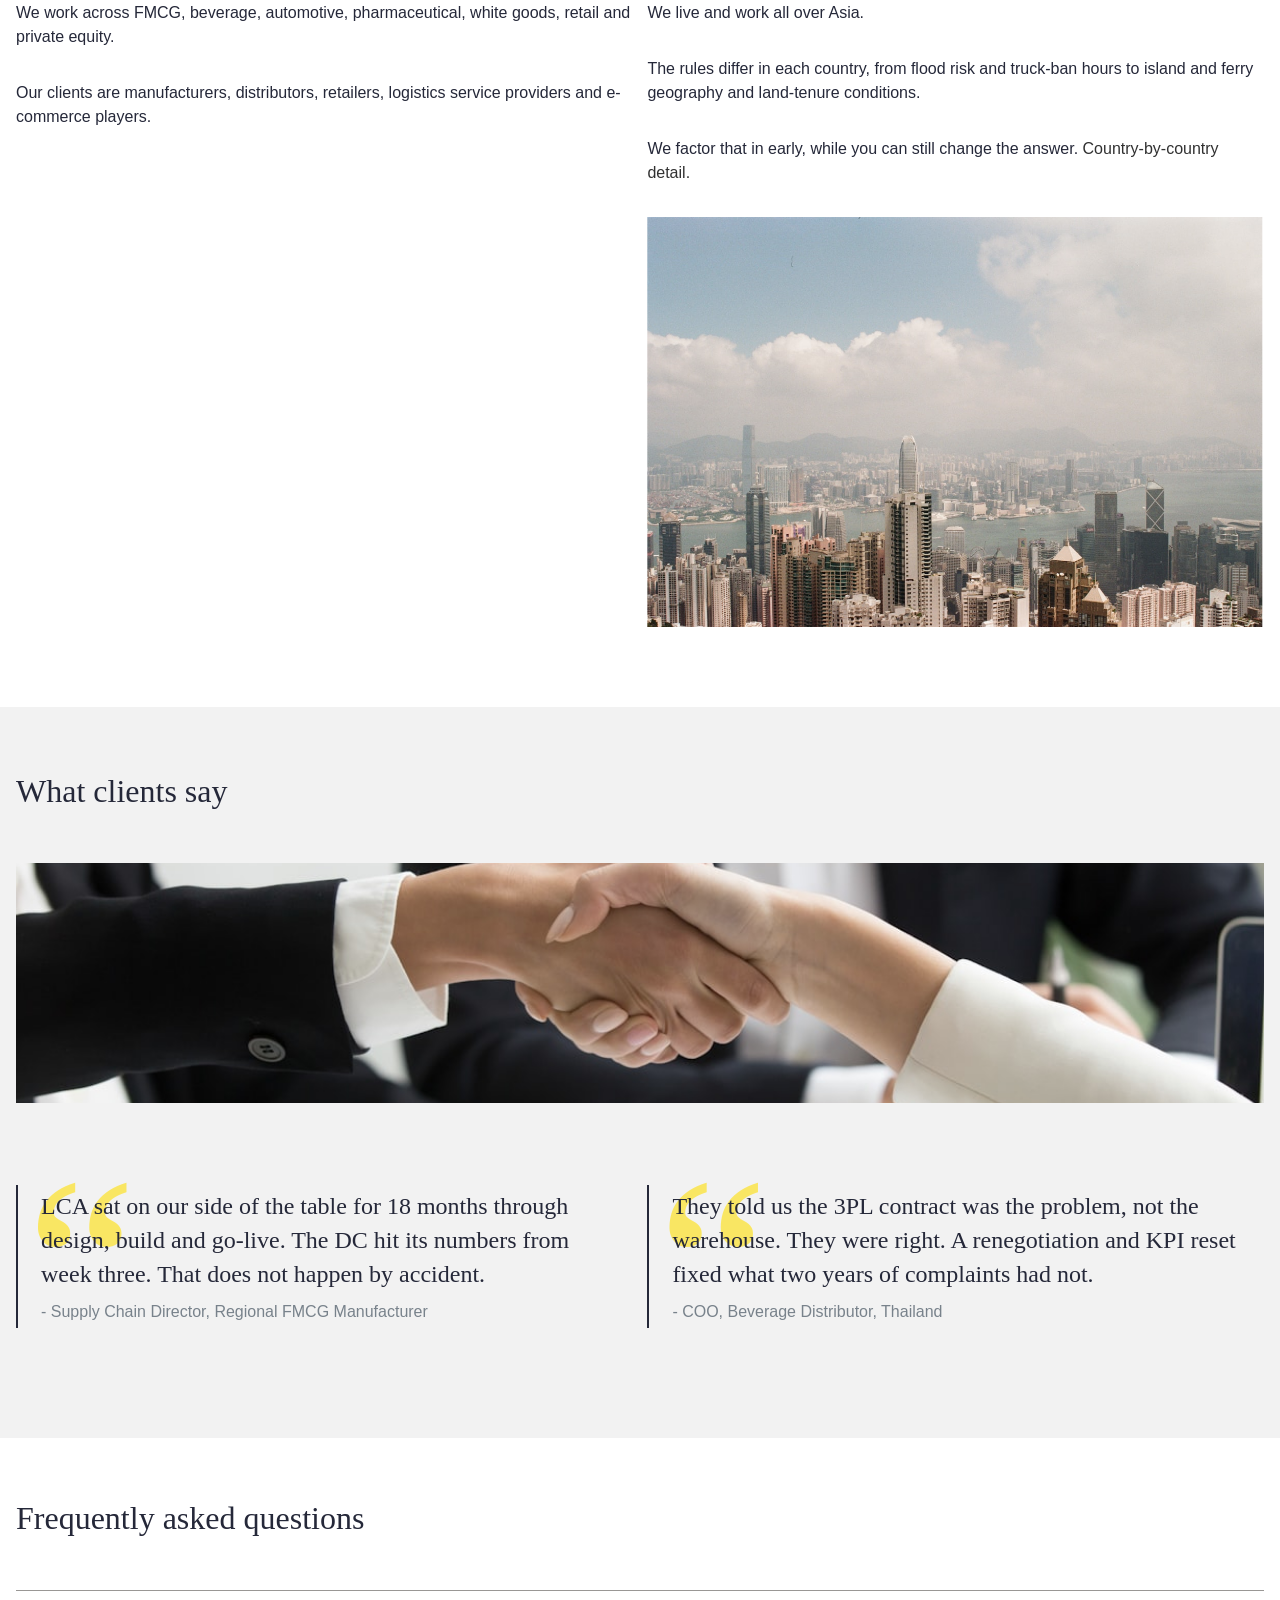
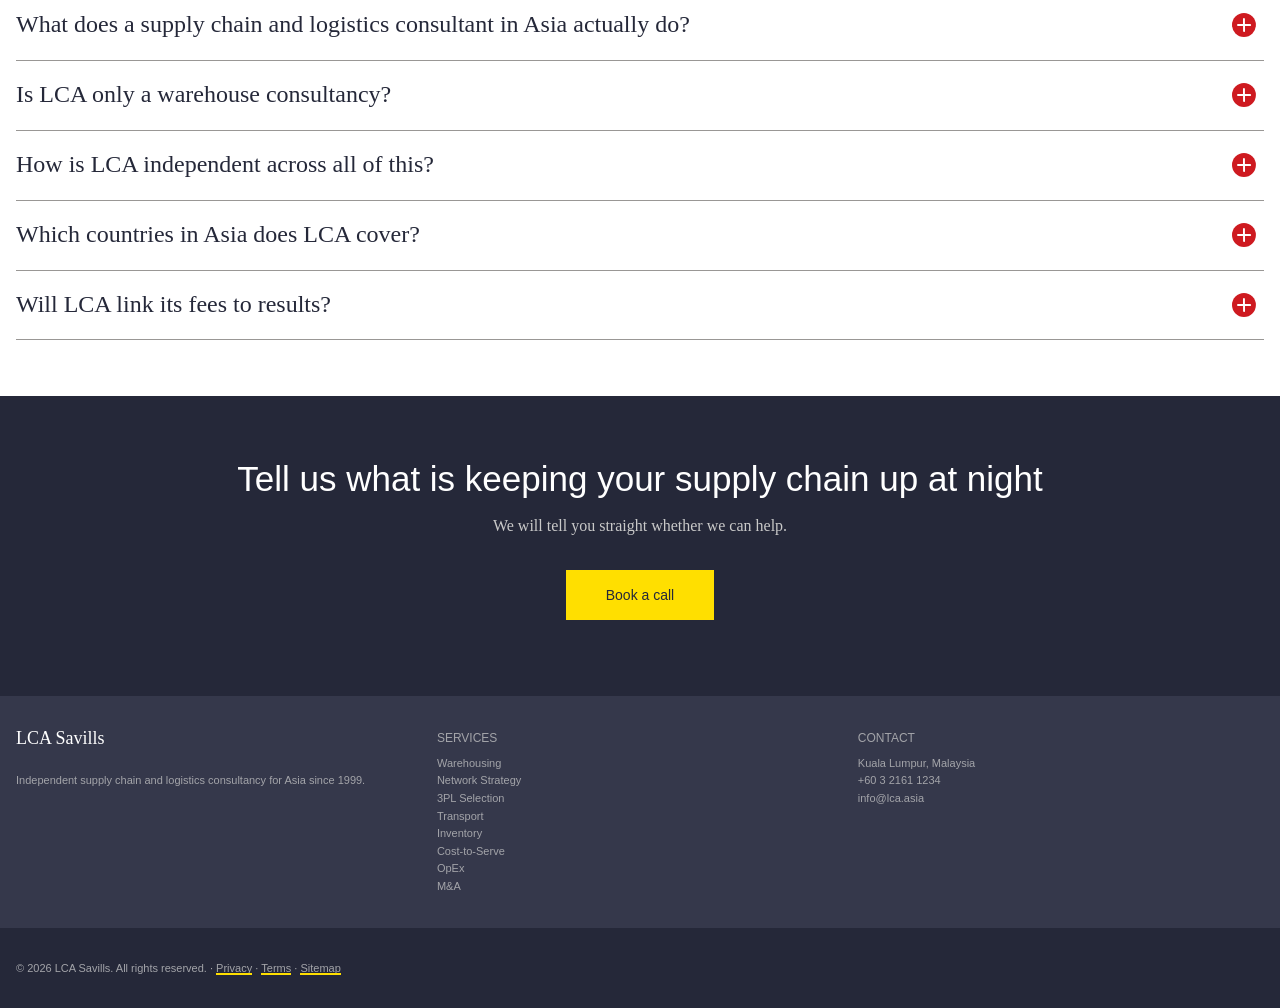
==== commit 6f210420: "Add stock photography across all pages - Fetch 36 subject-matched Unsplash photos into assets/img (U" ====
--- a/index.html
+++ b/index.html
@@ -44,8 +44,8 @@
 <main>
 
   <div class="sv-page-banner sv--center demo-hero">
-    <span class="sv-image-treatment sv--type-7">
-      <img src="assets/hero-network.svg" alt="">
+    <span class="sv-image-treatment">
+      <img src="assets/img/h1.jpg" alt="Shipping containers stacked at a busy Asian port" loading="lazy">
     </span>
     <div class="sv-page-banner__content sv-text-center">
       <h1 class="sv-page-banner__title">Supply chain and logistics consulting for Asia</h1>
@@ -163,7 +163,7 @@
   <section class="sv-contained demo-section">
     <div class="sv-row">
       <div class="sv-col sv--sml-5">
-        <h2 class="sv-text-section-heading sv--lrg">Independent, so the recommendation is yours</h2>
+        <h2 class="sv-text-section-heading sv--lrg">Independence</h2>
       </div>
       <div class="sv-col sv--sml-7">
         <p class="sv-copy">We do not sell buildings, 3PL contracts, software or automation. On a network study, a 3PL tender, an inventory fix or a warehouse build, the answer is the solution that is right for you.</p>
@@ -195,8 +195,8 @@
   <section class="sv-contained demo-section">
     <div class="sv-row">
       <div class="sv-col sv--sml-6">
-        <span class="sv-image-treatment sv--type-2 demo-figure">
-          <img src="assets/hero-warehouse.svg" alt="Stylised illustration of automated warehouse racking">
+        <span class="sv-image-treatment demo-figure demo-figure--32">
+          <img src="assets/img/h2.jpg" alt="Interior of a modern automated distribution centre" loading="lazy">
         </span>
       </div>
       <div class="sv-col sv--sml-6">
@@ -220,6 +220,9 @@
         <p class="sv-copy">We live and work all over Asia.</p>
         <p class="sv-copy">The rules differ in each country, from flood risk and truck-ban hours to island and ferry geography and land-tenure conditions.</p>
         <p class="sv-copy">We factor that in early, while you can still change the answer. <a href="where-we-work.html">Country-by-country detail.</a></p>
+        <span class="sv-image-treatment demo-figure demo-figure--32">
+          <img src="assets/img/h3.jpg" alt="Aerial view of an Asian harbour and city skyline" loading="lazy">
+        </span>
       </div>
     </div>
   </section>
@@ -228,6 +231,9 @@
     <div class="sv-contained">
       <div class="sv-section-header">
         <h2 class="sv-section-header__title">What clients say</h2>
+      </div>
+      <div class="demo-band-media">
+        <img src="assets/img/h4.jpg" alt="Consultants and client team in a working meeting" loading="lazy">
       </div>
       <div class="sv-row">
         <div class="sv-col sv--sml-6">
--- a/css/demo.css
+++ b/css/demo.css
@@ -82,3 +82,84 @@
 .demo-figure img {
     width: 100%;
 }
+
+/* ==========================================================================
+   Stock photography (added for the photo pass). Photos live in /assets/img/
+   named by slot code (h1.jpg, sn1.jpg, ...). See the placement handoff.
+   ========================================================================== */
+
+/* Hero photos: full-bleed backdrop behind the white headline. Swap the
+   Savills type overlay for the handoff navy gradient so text stays legible. */
+.demo-hero .sv-image-treatment:before {
+    background-image: linear-gradient(90deg, rgba(15, 38, 71, .82), rgba(15, 38, 71, .15));
+    opacity: 1;
+}
+
+/* Content images beside copy: consistent cover crop, slightly desaturated
+   for a calm, natural-light look across mixed sources. */
+.demo-figure img,
+.demo-band-media img,
+.demo-thumb img {
+    display: block;
+    -o-object-fit: cover;
+    object-fit: cover;
+    filter: saturate(.9);
+}
+
+.demo-figure--32 img { aspect-ratio: 3 / 2; height: auto; }
+.demo-figure--43 img { aspect-ratio: 4 / 3; height: auto; }
+
+/* Full-width photo used to break up a padded band (e.g. testimonials). */
+.demo-band-media {
+    margin-bottom: 2rem;
+    overflow: hidden;
+}
+
+.demo-band-media img {
+    width: 100%;
+    height: 15rem;
+}
+
+/* Case-study card thumbnail (4:3) sitting above the card body. */
+.demo-thumb {
+    display: block;
+    overflow: hidden;
+    margin-bottom: 1rem;
+}
+
+.demo-thumb img {
+    width: 100%;
+    aspect-ratio: 4 / 3;
+}
+
+/* Country / where-we-work photo (3:2). */
+.demo-country-media {
+    display: block;
+    overflow: hidden;
+    margin-bottom: 1rem;
+}
+
+.demo-country-media img {
+    width: 100%;
+    aspect-ratio: 3 / 2;
+    -o-object-fit: cover;
+    object-fit: cover;
+    filter: saturate(.9);
+}
+
+/* Team headshot (1:1). */
+.demo-headshot {
+    display: block;
+    overflow: hidden;
+    width: 100%;
+    max-width: 13rem;
+    margin-bottom: 1rem;
+}
+
+.demo-headshot img {
+    width: 100%;
+    aspect-ratio: 1 / 1;
+    -o-object-fit: cover;
+    object-fit: cover;
+    filter: saturate(.9);
+}
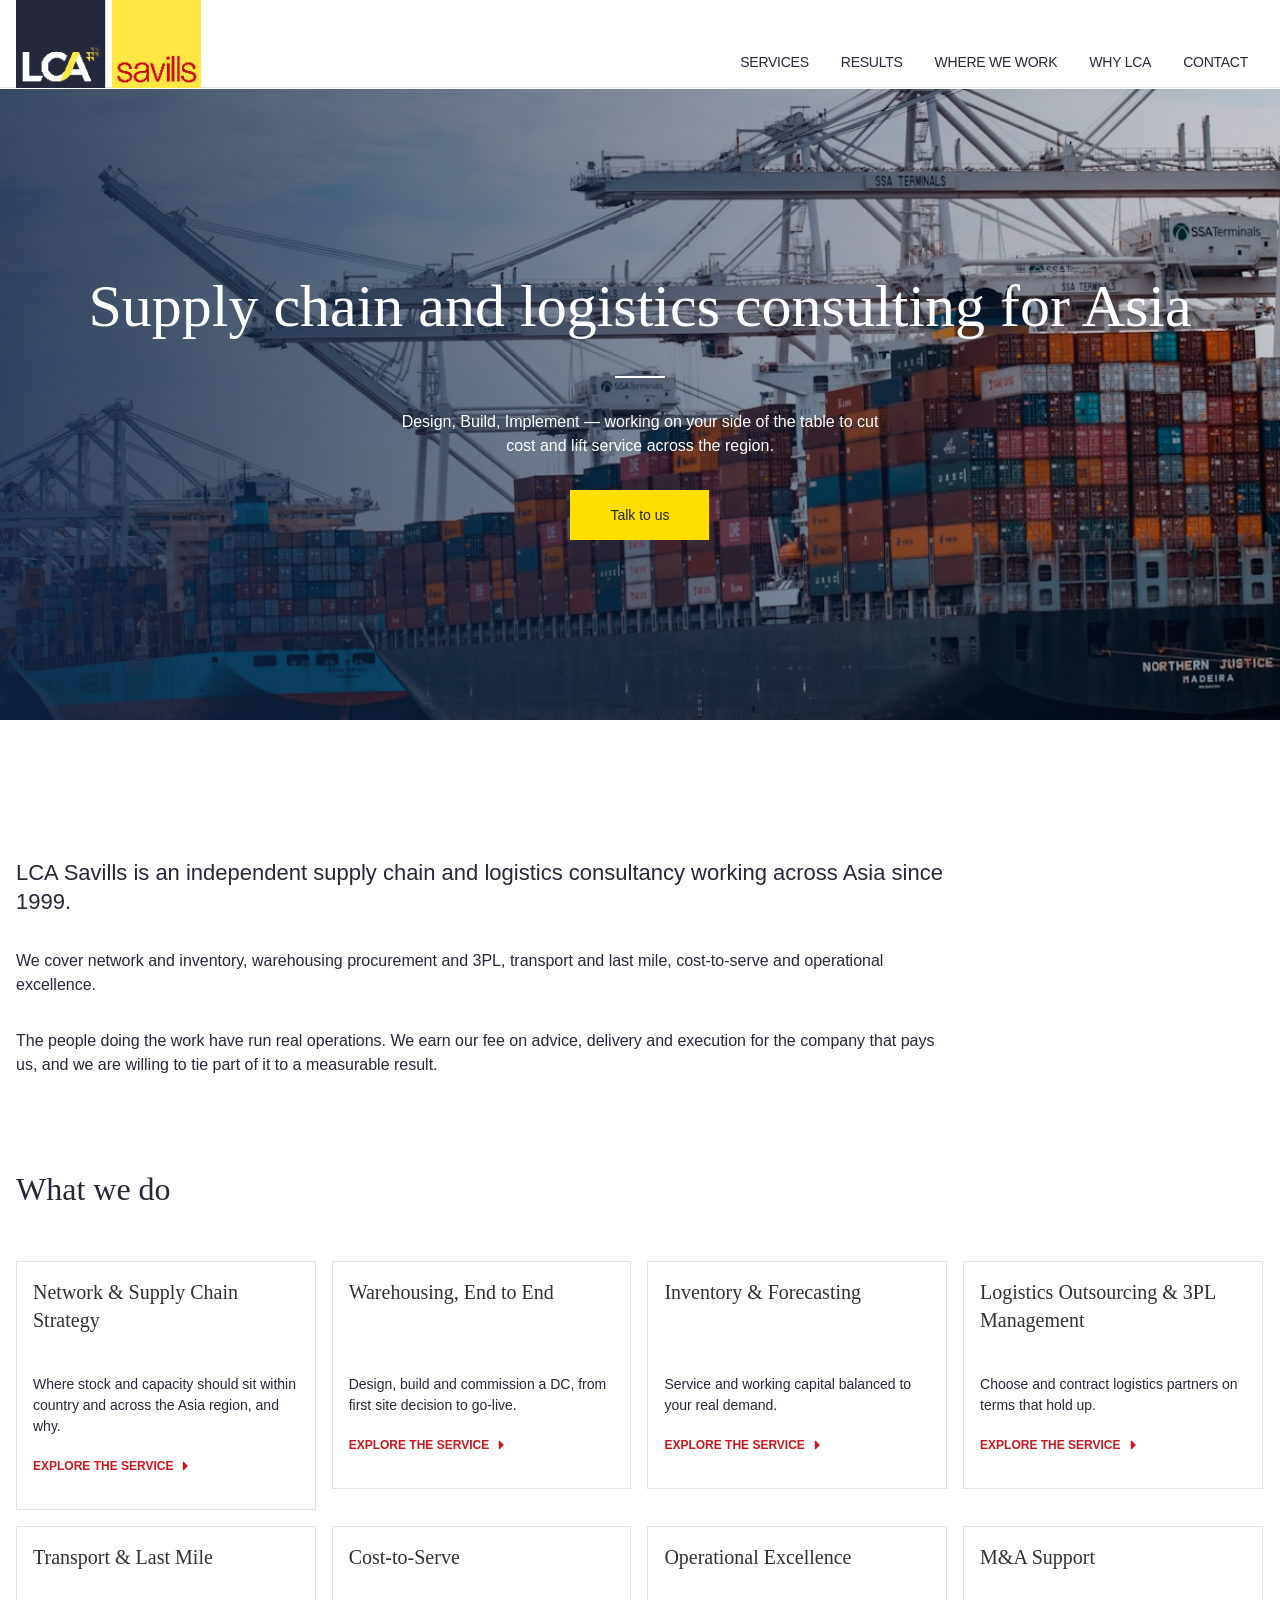
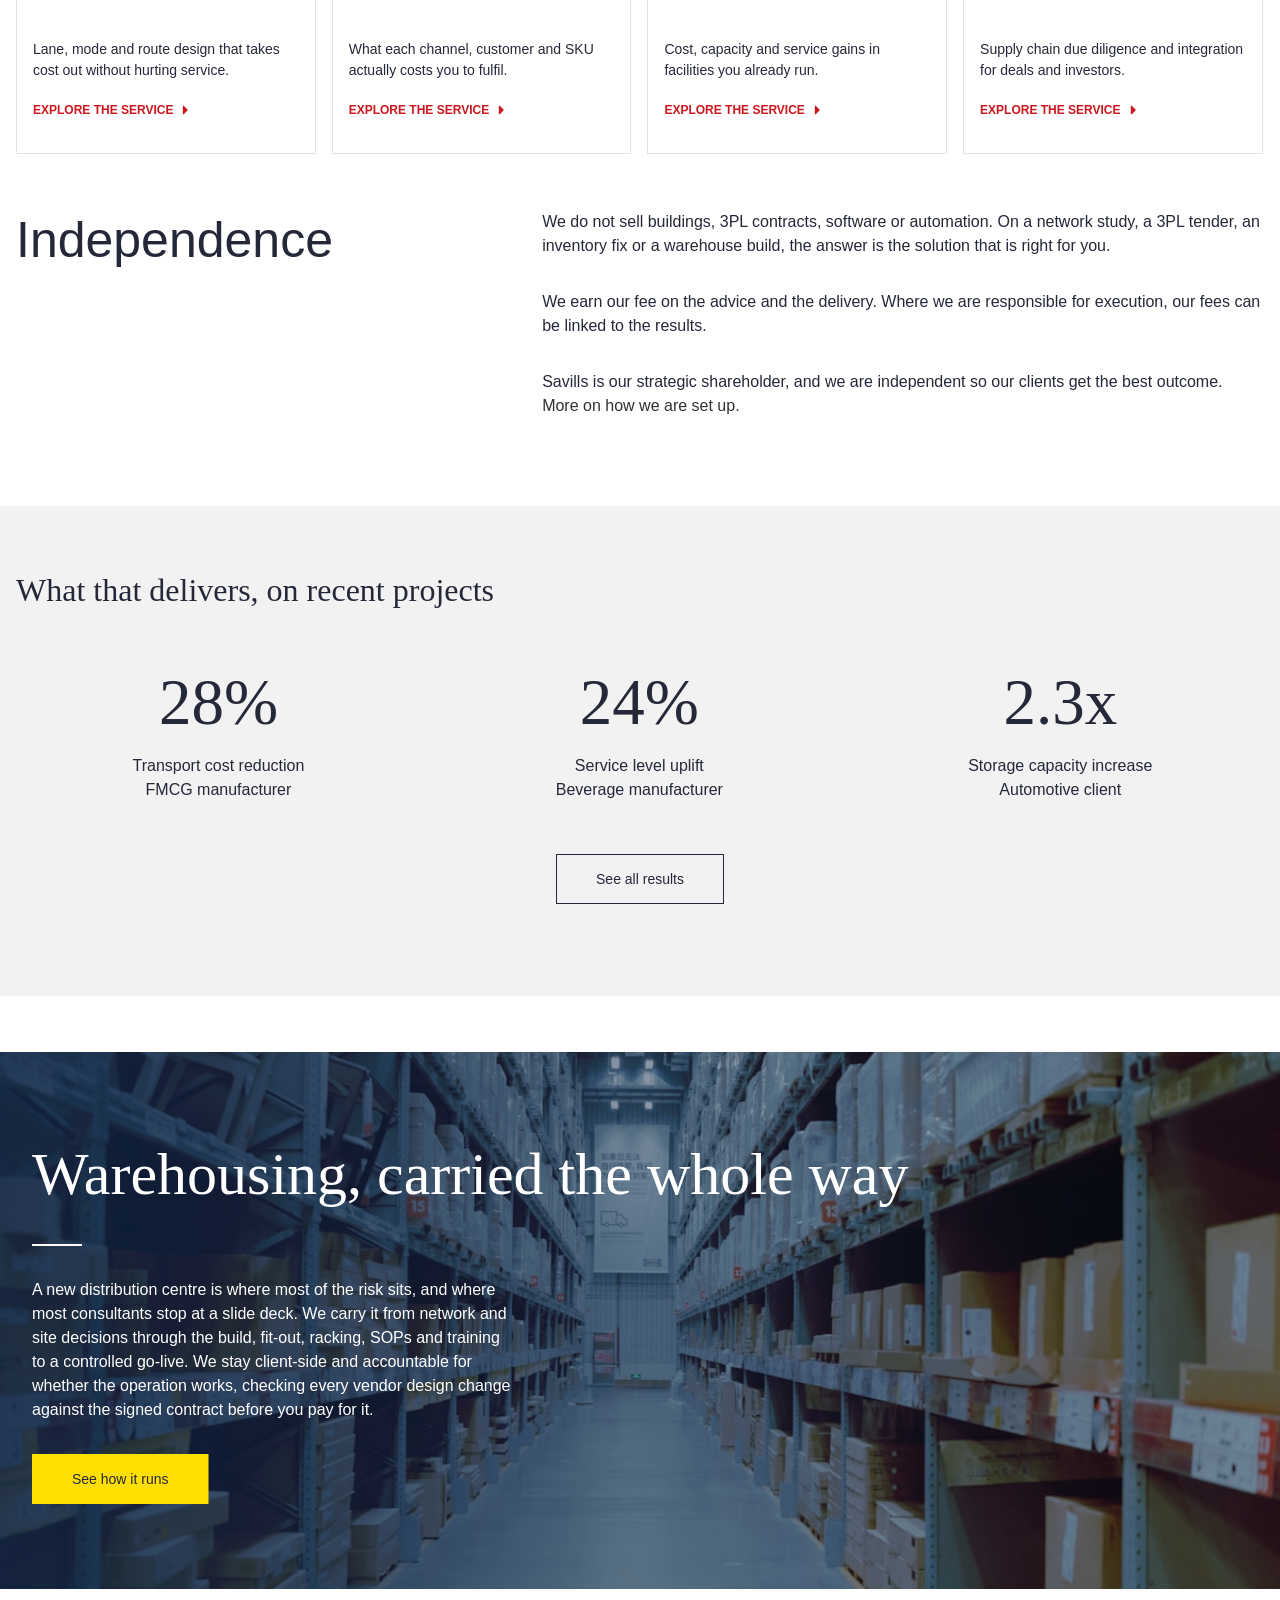
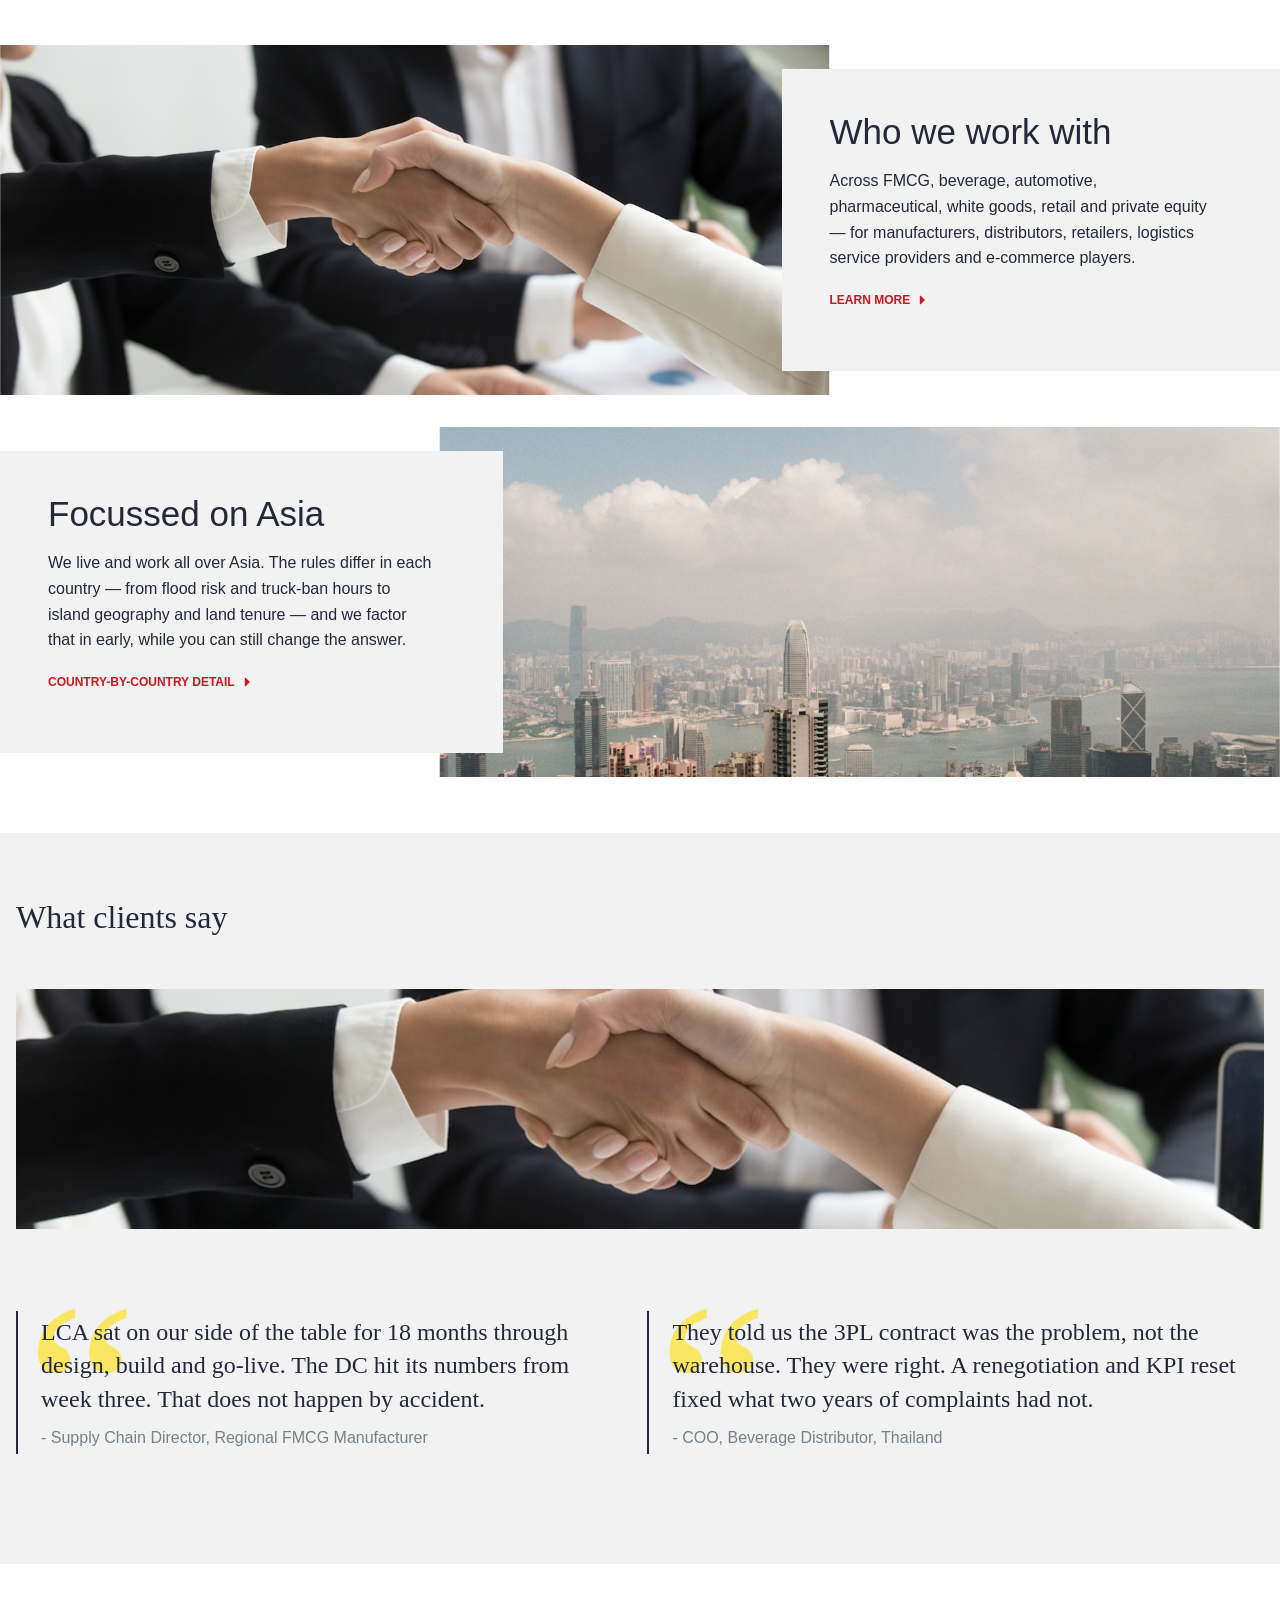
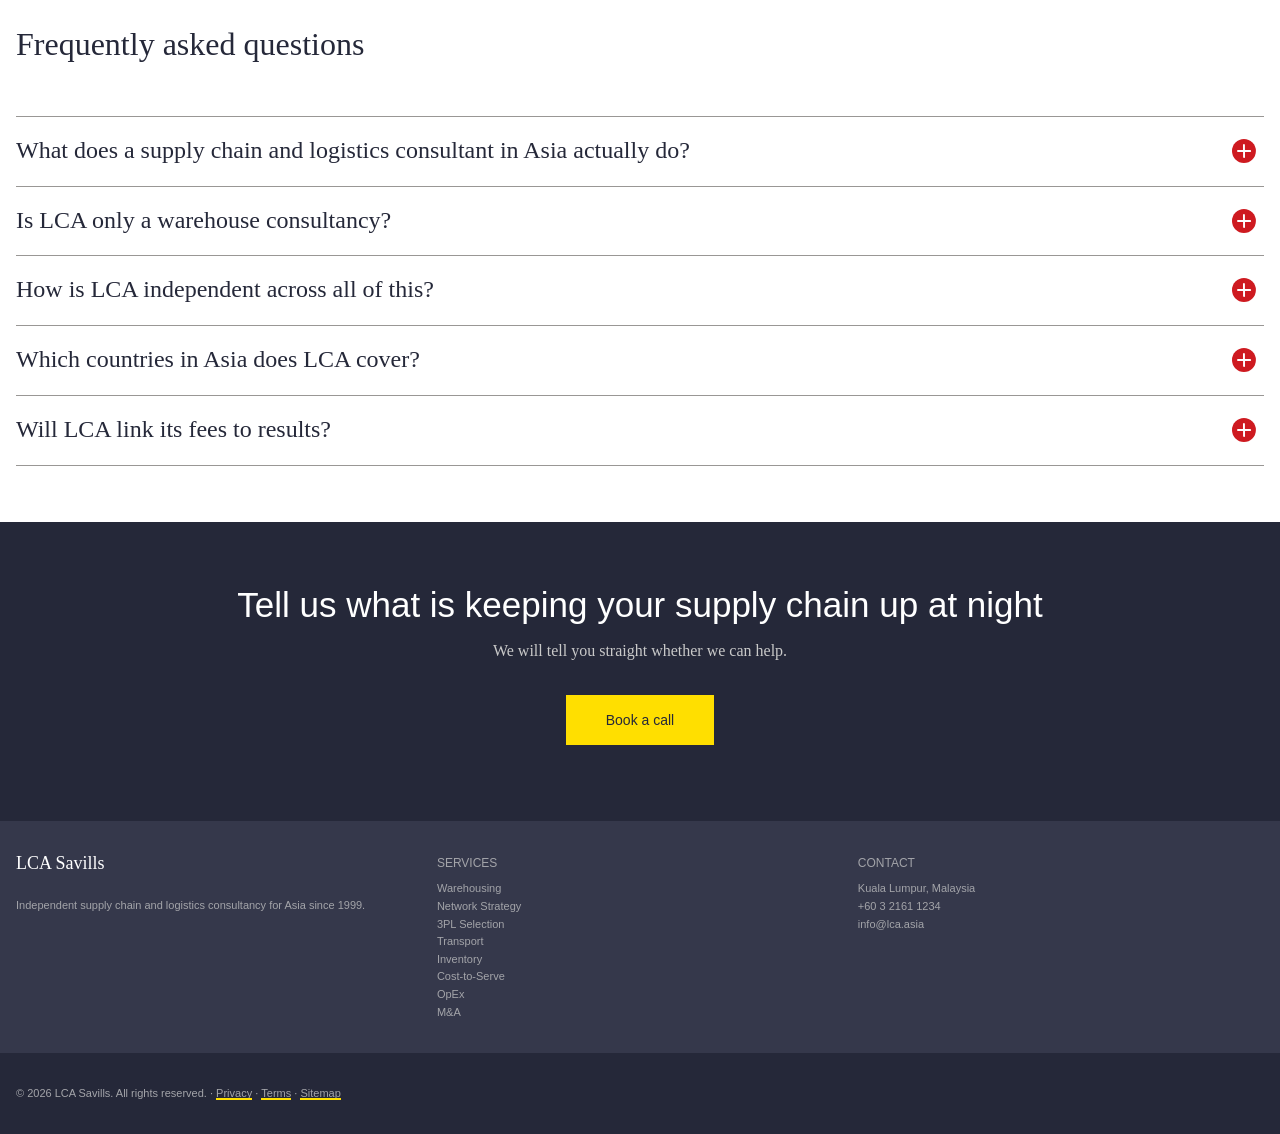
==== commit b35b23f9: "Align site sections with Savills design system (marketing v3) Convert the marketing-requested sectio" ====
--- a/index.html
+++ b/index.html
@@ -15,7 +15,7 @@
   <div class="sv-header__wrap">
     <div class="sv-header__inner">
       <a class="sv-header__home" href="index.html" aria-label="LCA Savills — home">
-        <img class="sv-header__logo" src="assets/lca-logo.svg" alt="LCA Savills">
+        <img class="sv-header__logo" src="assets/lca-savills-logo.png" alt="LCA Savills">
       </a>
       <ul class="sv-header__tool-set">
         <li class="sv-header__tool-item sv--menu sv-view-lt-lrg">
@@ -178,54 +178,73 @@
       <div class="sv-section-header">
         <h2 class="sv-section-header__title">What that delivers, on recent projects</h2>
       </div>
-      <table class="sv-responsive-table">
-        <thead>
-          <tr><th>Metric</th><th>Result</th><th>Context</th></tr>
-        </thead>
-        <tbody>
-          <tr><td data-label="Metric">Transport cost reduction</td><td data-label="Result">28%</td><td data-label="Context">FMCG manufacturer</td></tr>
-          <tr><td data-label="Metric">Service level uplift</td><td data-label="Result">24%</td><td data-label="Context">Beverage manufacturer</td></tr>
-          <tr><td data-label="Metric">Storage capacity increase</td><td data-label="Result">2.3x</td><td data-label="Context">Automotive client</td></tr>
-        </tbody>
-      </table>
-      <a class="sv-button sv--tertiary demo-mt-2" href="results.html">See all results</a>
-    </div>
-  </div>
-
-  <section class="sv-contained demo-section">
-    <div class="sv-row">
-      <div class="sv-col sv--sml-6">
-        <span class="sv-image-treatment demo-figure demo-figure--32">
-          <img src="assets/img/h2.jpg" alt="Interior of a modern automated distribution centre" loading="lazy">
+      <div class="sv-row">
+        <div class="sv-col sv--xsml-6 sv--sml-4">
+          <dl class="sv-fact">
+            <dt class="sv-fact__term">Transport cost reduction<br>FMCG manufacturer</dt>
+            <dd class="sv-fact__value">28%</dd>
+          </dl>
+        </div>
+        <div class="sv-col sv--xsml-6 sv--sml-4">
+          <dl class="sv-fact">
+            <dt class="sv-fact__term">Service level uplift<br>Beverage manufacturer</dt>
+            <dd class="sv-fact__value">24%</dd>
+          </dl>
+        </div>
+        <div class="sv-col sv--xsml-6 sv--sml-4">
+          <dl class="sv-fact">
+            <dt class="sv-fact__term">Storage capacity increase<br>Automotive client</dt>
+            <dd class="sv-fact__value">2.3x</dd>
+          </dl>
+        </div>
+      </div>
+      <p class="sv-text-center demo-mt-2"><a class="sv-button sv--tertiary" href="results.html">See all results</a></p>
+    </div>
+  </div>
+
+  <div class="sv-page-banner demo-hero demo-section">
+    <span class="sv-image-treatment">
+      <img src="assets/img/h2.jpg" alt="Interior of a modern automated distribution centre" loading="lazy">
+    </span>
+    <div class="sv-page-banner__content">
+      <div class="sv-contained">
+        <h2 class="sv-page-banner__title">Warehousing, carried the whole way</h2>
+        <p class="sv-page-banner__intro">A new distribution centre is where most of the risk sits, and where most consultants stop at a slide deck. We carry it from network and site decisions through the build, fit-out, racking, SOPs and training to a controlled go-live. We stay client-side and accountable for whether the operation works, checking every vendor design change against the signed contract before you pay for it.</p>
+        <a class="sv-button" href="warehousing-end-to-end.html">See how it runs</a>
+      </div>
+    </div>
+  </div>
+
+  <div class="demo-section">
+    <div class="sv-featured-content sv--light demo-featured">
+      <div class="sv-featured-content__image">
+        <span class="sv-image-treatment">
+          <img src="assets/img/h4.jpg" alt="Manufacturing and distribution clients at work" loading="lazy">
         </span>
       </div>
-      <div class="sv-col sv--sml-6">
-        <h2 class="sv-text-section-heading">Warehousing, carried the whole way</h2>
-        <p class="sv-copy">A new distribution centre is where most of the risk sits, and where most consultants stop at a slide deck. We carry it from network and site decisions through the build, fit-out, racking, SOPs and training to a controlled go-live.</p>
-        <p class="sv-copy">We stay client-side and accountable for whether the operation works. On a live automated build, that includes checking every vendor design change against the signed contract before you pay for it.</p>
-        <a class="sv-button" href="warehousing-end-to-end.html">See how it runs</a>
-      </div>
-    </div>
-  </section>
-
-  <section class="sv-contained demo-section">
-    <div class="sv-row">
-      <div class="sv-col sv--sml-6">
-        <h2 class="sv-text-section-heading">Who we work with</h2>
-        <p class="sv-copy">We work across FMCG, beverage, automotive, pharmaceutical, white goods, retail and private equity.</p>
-        <p class="sv-copy">Our clients are manufacturers, distributors, retailers, logistics service providers and e-commerce players.</p>
-      </div>
-      <div class="sv-col sv--sml-6">
-        <h2 class="sv-text-section-heading">Focussed on Asia</h2>
-        <p class="sv-copy">We live and work all over Asia.</p>
-        <p class="sv-copy">The rules differ in each country, from flood risk and truck-ban hours to island and ferry geography and land-tenure conditions.</p>
-        <p class="sv-copy">We factor that in early, while you can still change the answer. <a href="where-we-work.html">Country-by-country detail.</a></p>
-        <span class="sv-image-treatment demo-figure demo-figure--32">
+      <div class="sv-featured-content__content">
+        <h2 class="sv-featured-content__title">Who we work with</h2>
+        <p class="sv-featured-content__intro">Across FMCG, beverage, automotive, pharmaceutical, white goods, retail and private equity &mdash; for manufacturers, distributors, retailers, logistics service providers and e-commerce players.</p>
+        <div class="sv-featured-content__links">
+          <p class="sv-featured-content__link sv-cta-link"><a href="results.html">Learn more</a></p>
+        </div>
+      </div>
+    </div>
+    <div class="sv-featured-content sv--light sv--swap demo-featured demo-mt-2">
+      <div class="sv-featured-content__image">
+        <span class="sv-image-treatment">
           <img src="assets/img/h3.jpg" alt="Aerial view of an Asian harbour and city skyline" loading="lazy">
         </span>
       </div>
-    </div>
-  </section>
+      <div class="sv-featured-content__content">
+        <h2 class="sv-featured-content__title">Focussed on Asia</h2>
+        <p class="sv-featured-content__intro">We live and work all over Asia. The rules differ in each country &mdash; from flood risk and truck-ban hours to island geography and land tenure &mdash; and we factor that in early, while you can still change the answer.</p>
+        <div class="sv-featured-content__links">
+          <p class="sv-featured-content__link sv-cta-link"><a href="where-we-work.html">Country-by-country detail</a></p>
+        </div>
+      </div>
+    </div>
+  </div>
 
   <div class="sv-section-bg sv--padded">
     <div class="sv-contained">
--- a/css/demo.css
+++ b/css/demo.css
@@ -147,6 +147,23 @@
     filter: saturate(.9);
 }
 
+/* Featured-content rows (first use in this demo): make the image half cover
+   its box, since the core sv-image-treatment cover rule is scoped elsewhere. */
+.demo-featured .sv-featured-content__image,
+.demo-featured .sv-featured-content__image .sv-image-treatment {
+    display: block;
+    width: 100%;
+    height: 100%;
+}
+
+.demo-featured .sv-featured-content__image .sv-image-treatment img {
+    width: 100%;
+    height: 100%;
+    -o-object-fit: cover;
+    object-fit: cover;
+    filter: saturate(.9);
+}
+
 /* Team headshot (1:1). */
 .demo-headshot {
     display: block;
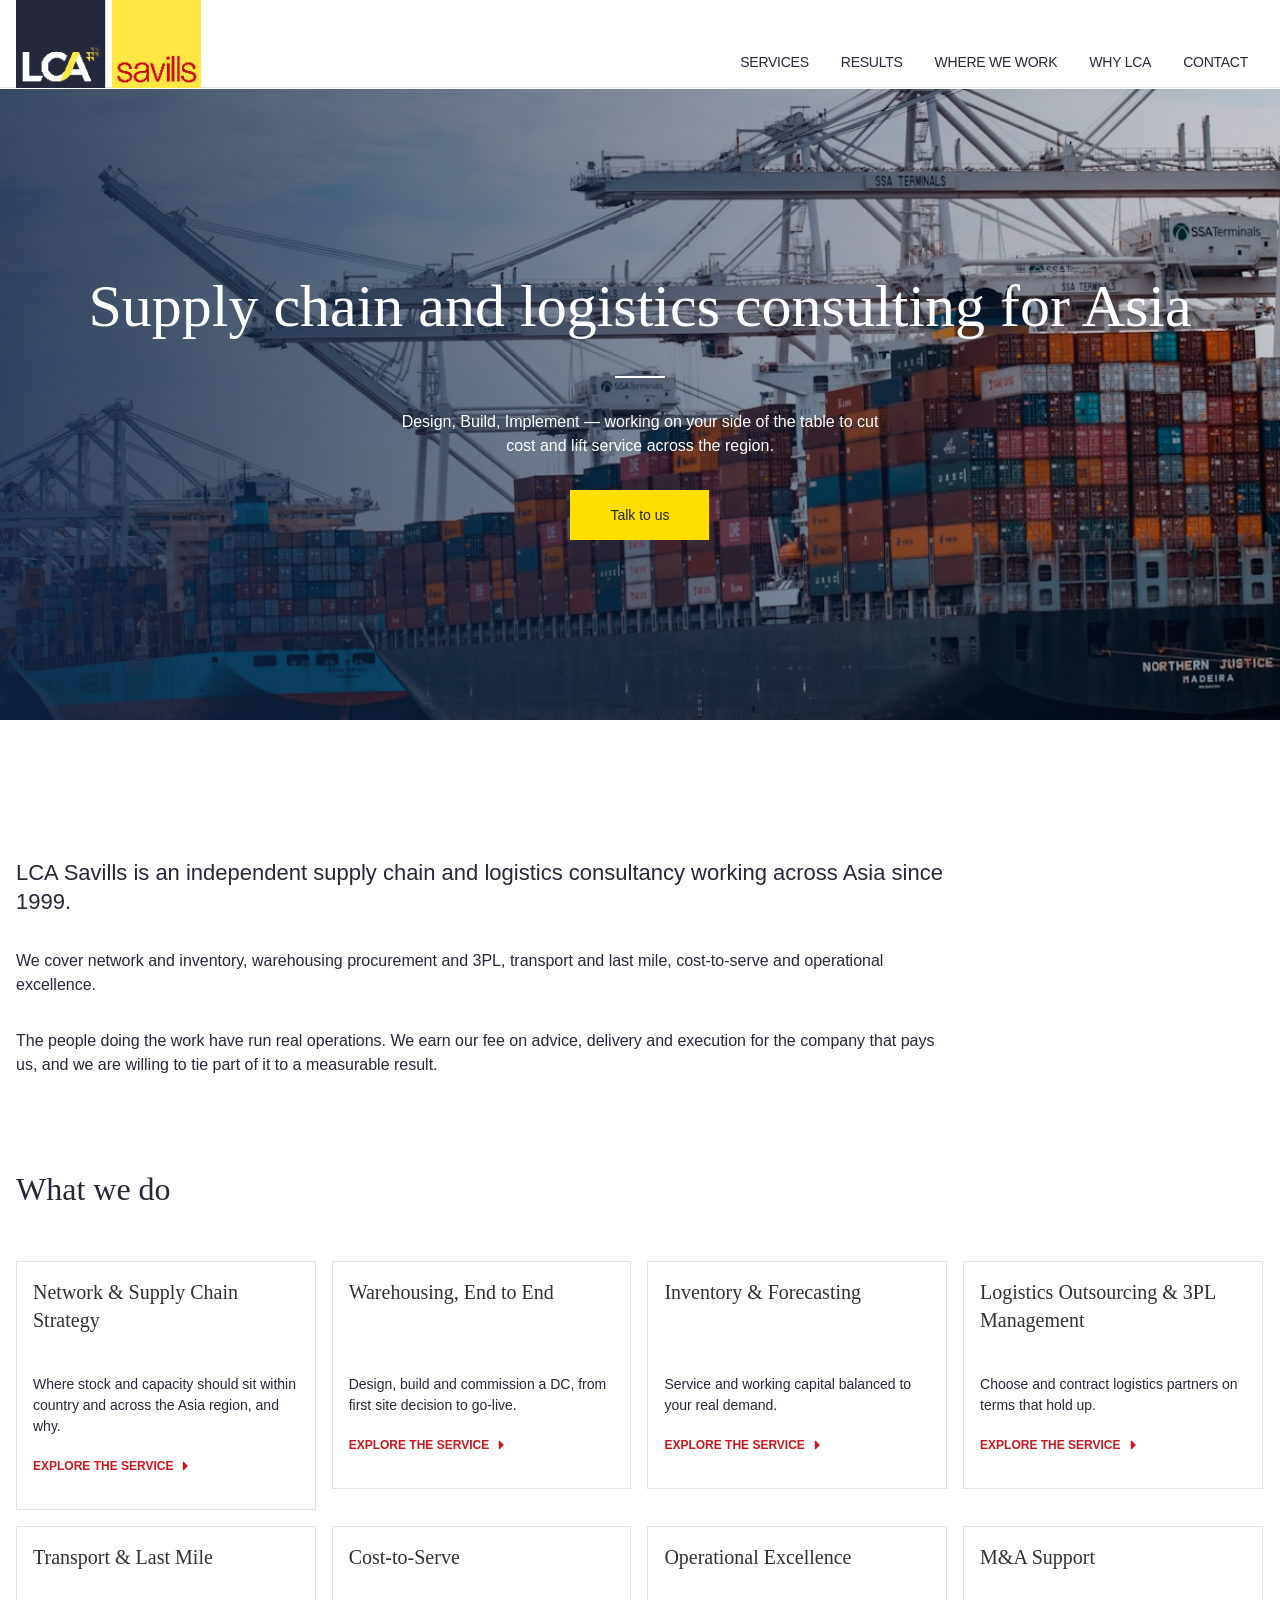
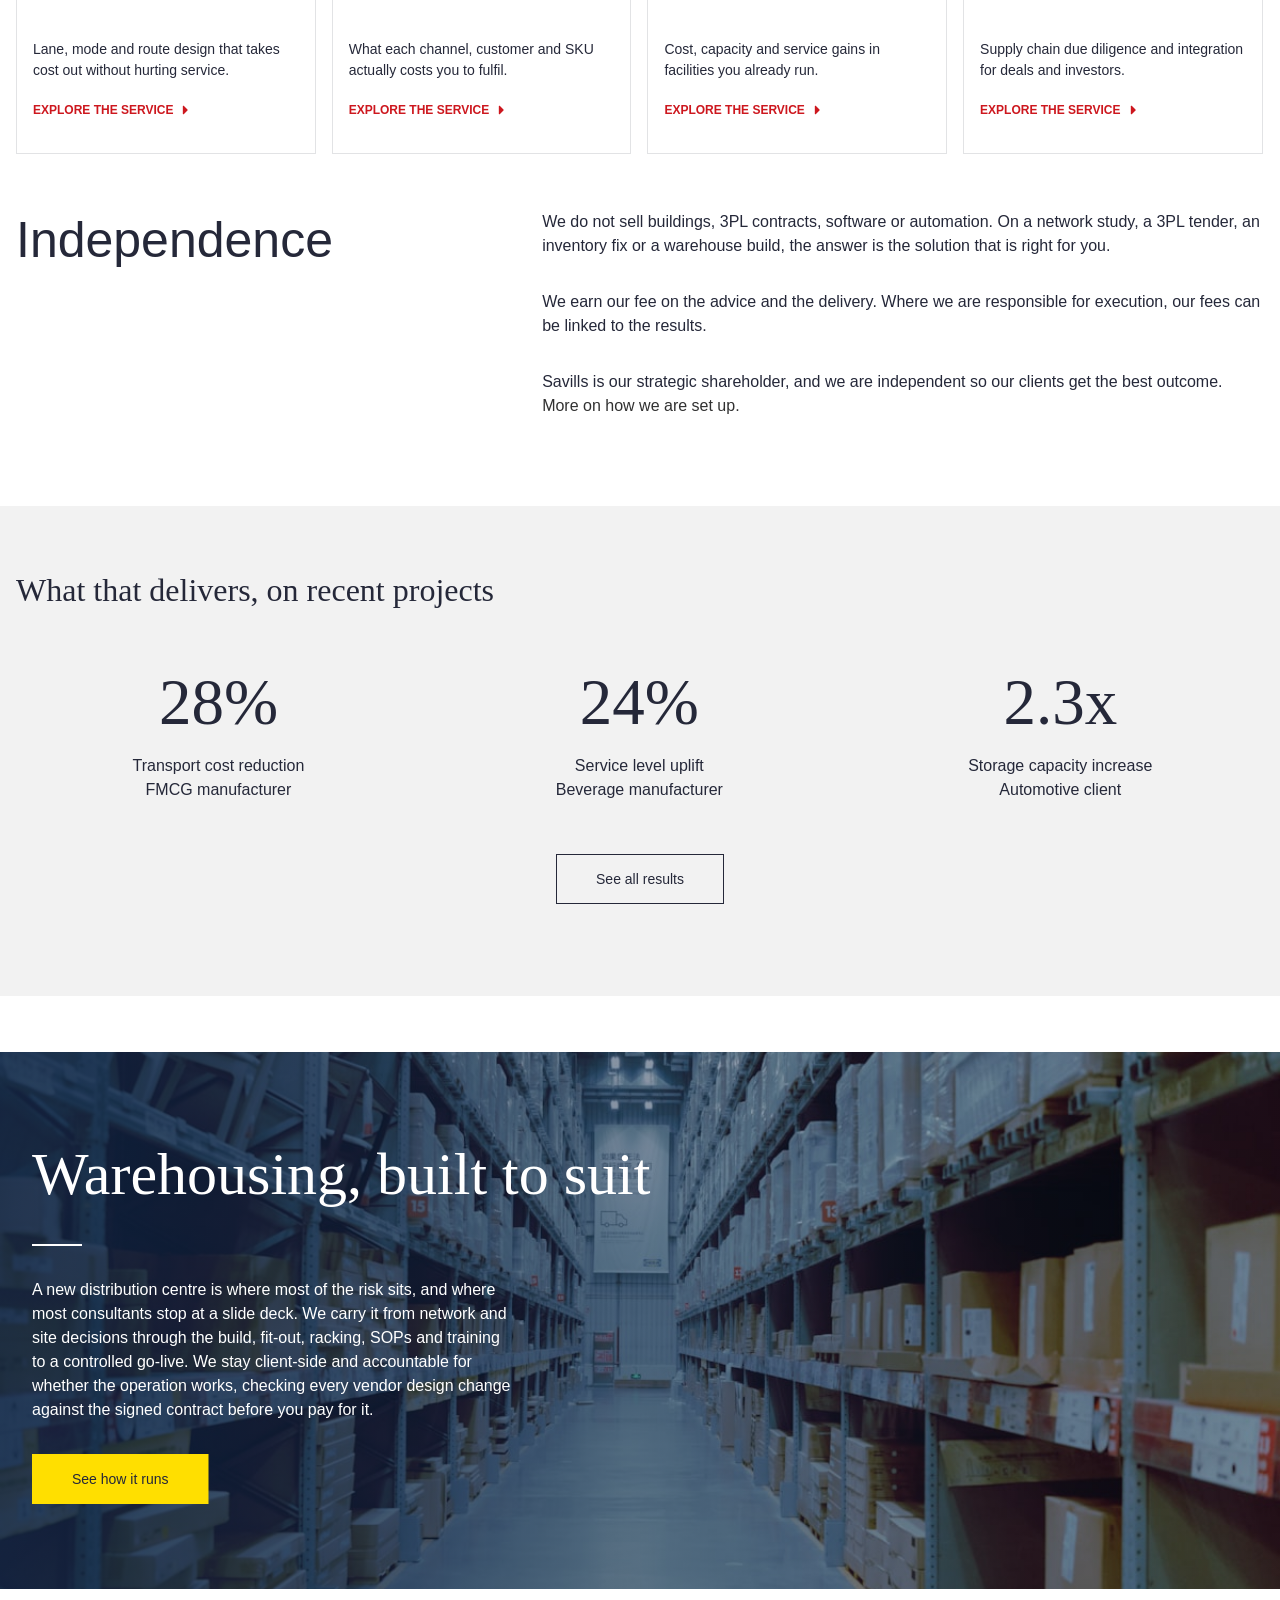
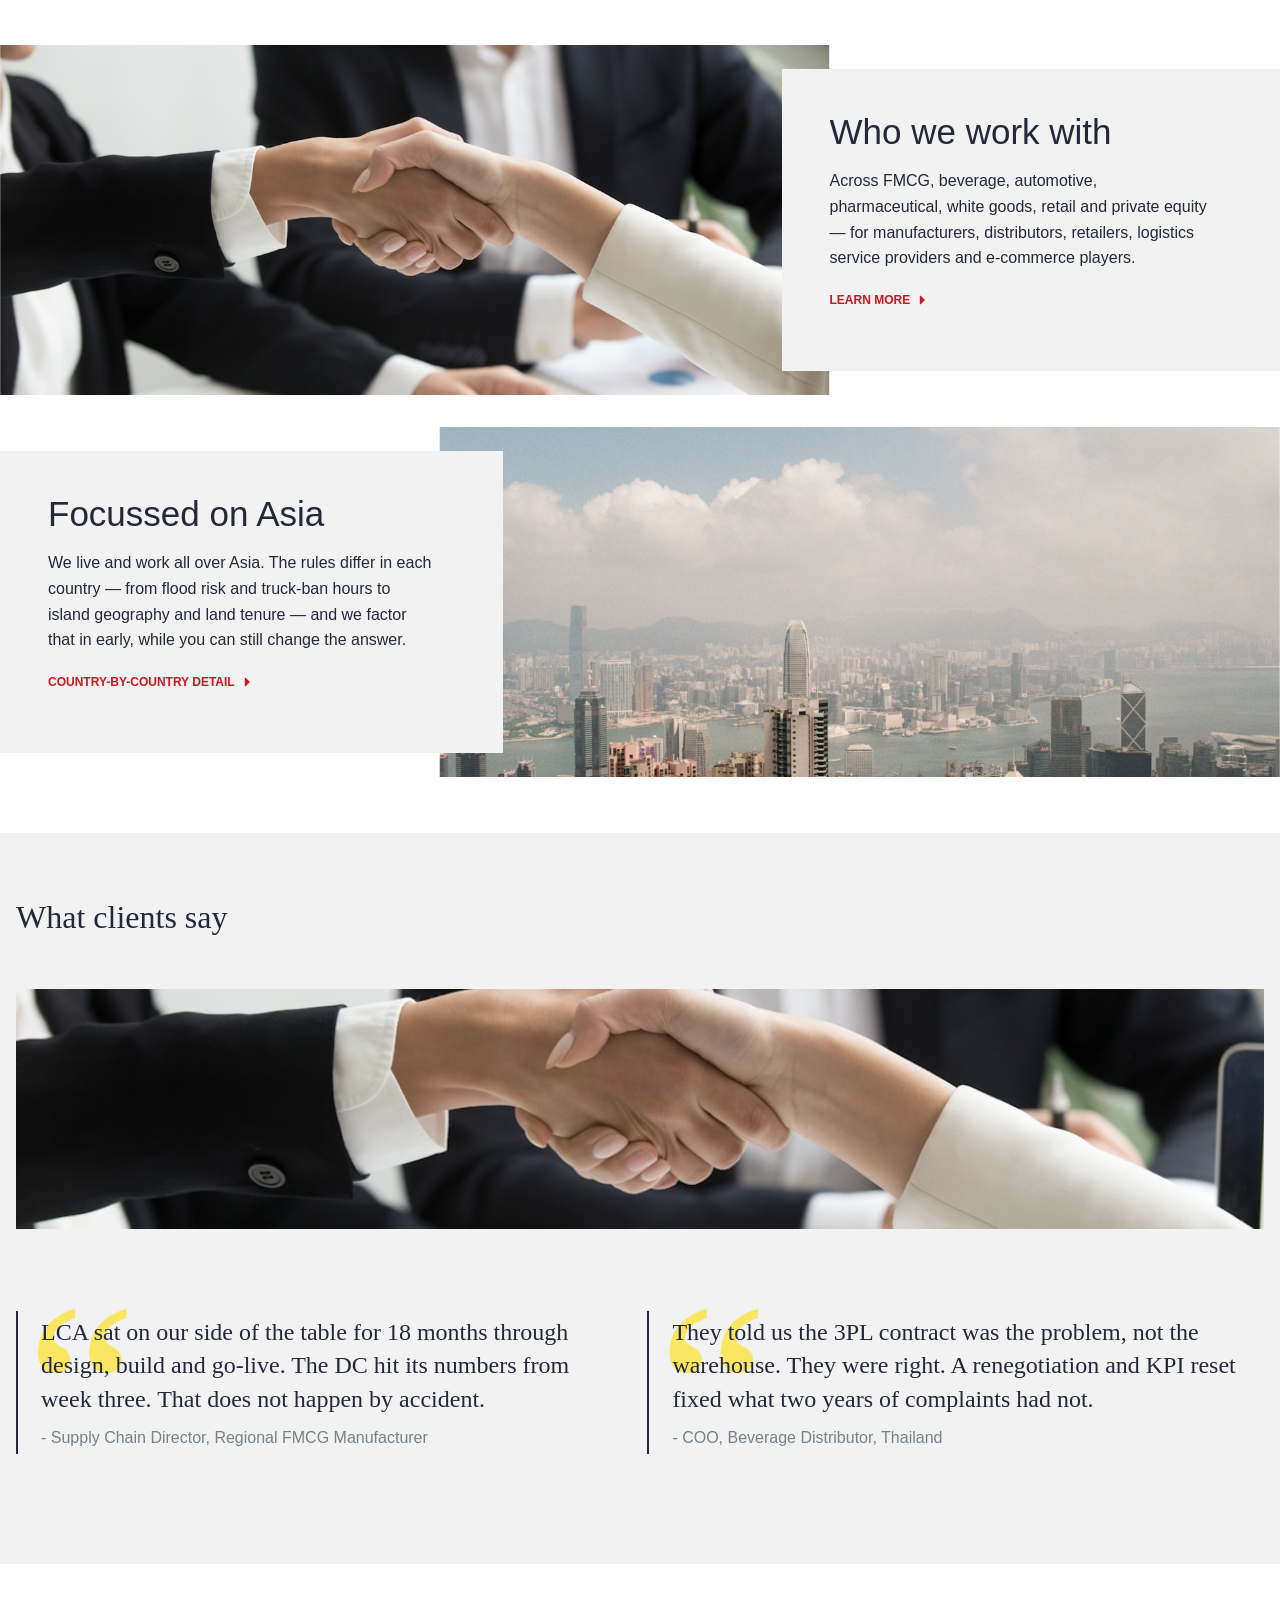
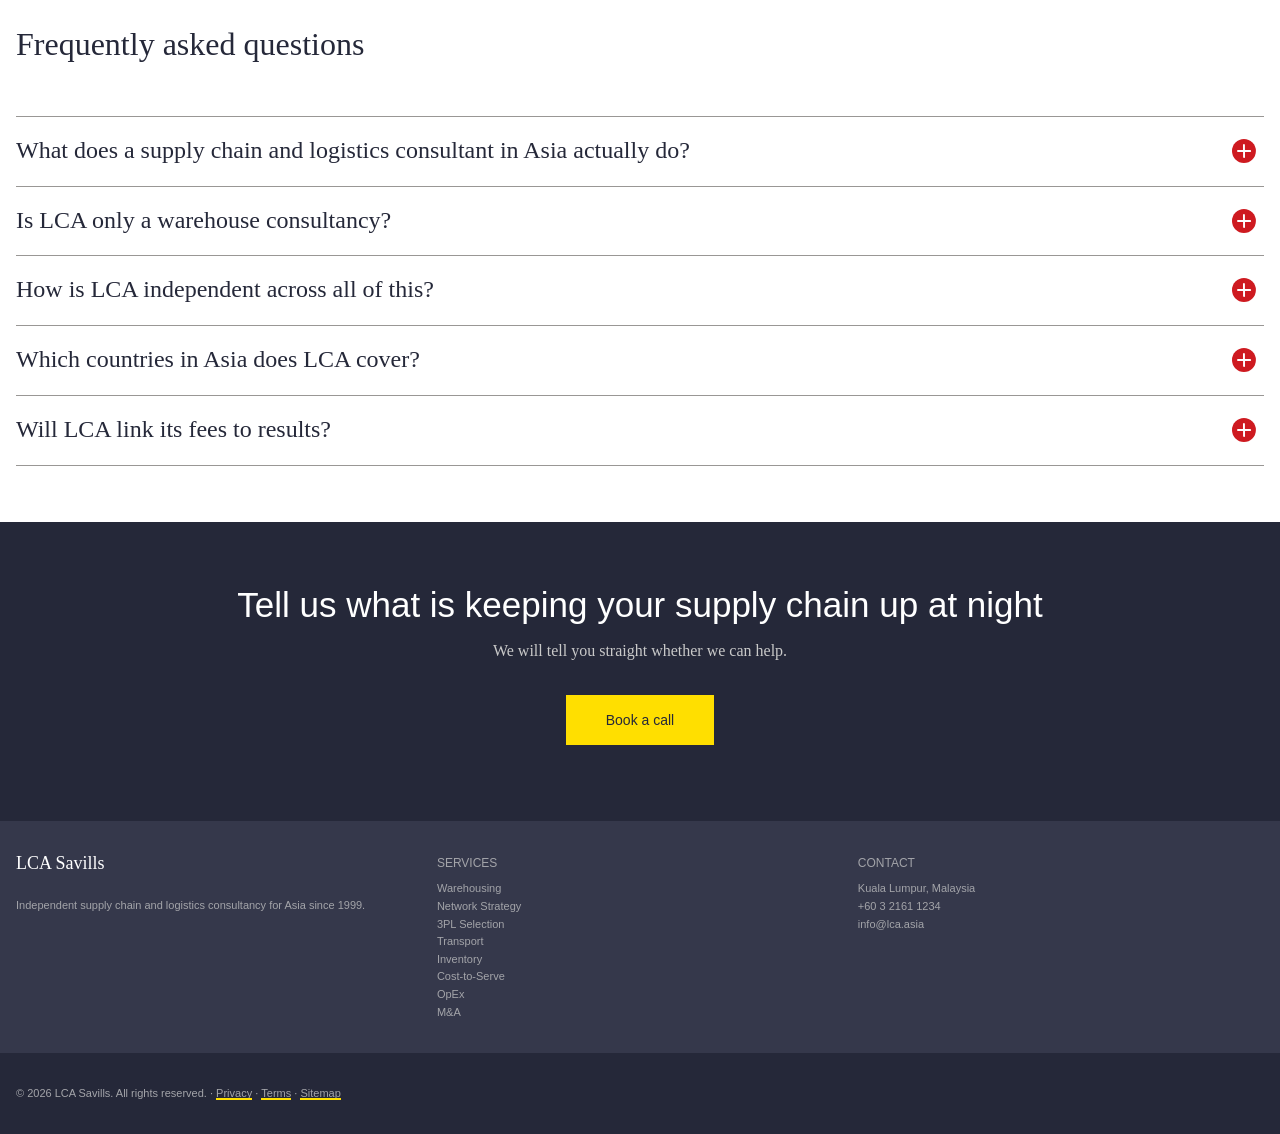
==== commit 4e85bfaa: "Home hero: rename "Warehousing, carried the whole way" to "Warehousing, built to suit" Co-Authored-B" ====
--- a/index.html
+++ b/index.html
@@ -208,7 +208,7 @@
     </span>
     <div class="sv-page-banner__content">
       <div class="sv-contained">
-        <h2 class="sv-page-banner__title">Warehousing, carried the whole way</h2>
+        <h2 class="sv-page-banner__title">Warehousing, built to suit</h2>
         <p class="sv-page-banner__intro">A new distribution centre is where most of the risk sits, and where most consultants stop at a slide deck. We carry it from network and site decisions through the build, fit-out, racking, SOPs and training to a controlled go-live. We stay client-side and accountable for whether the operation works, checking every vendor design change against the signed contract before you pay for it.</p>
         <a class="sv-button" href="warehousing-end-to-end.html">See how it runs</a>
       </div>
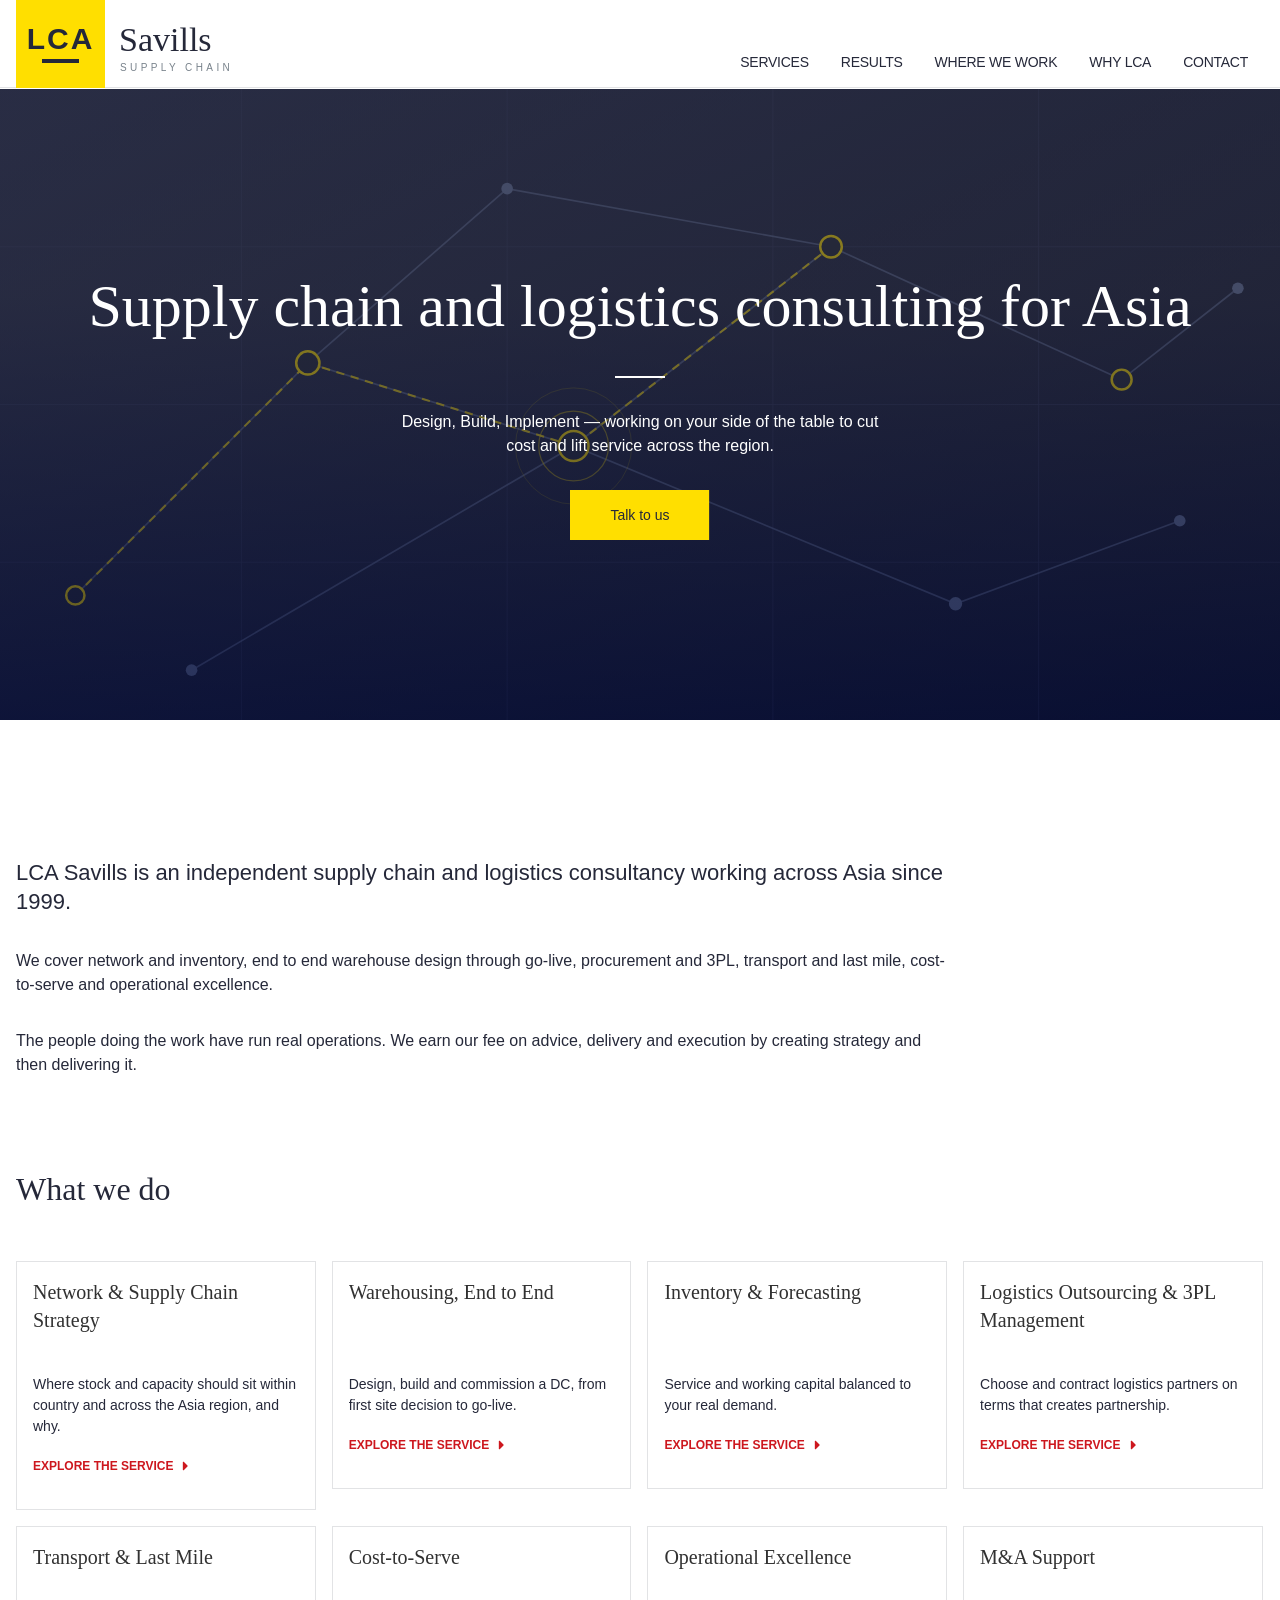
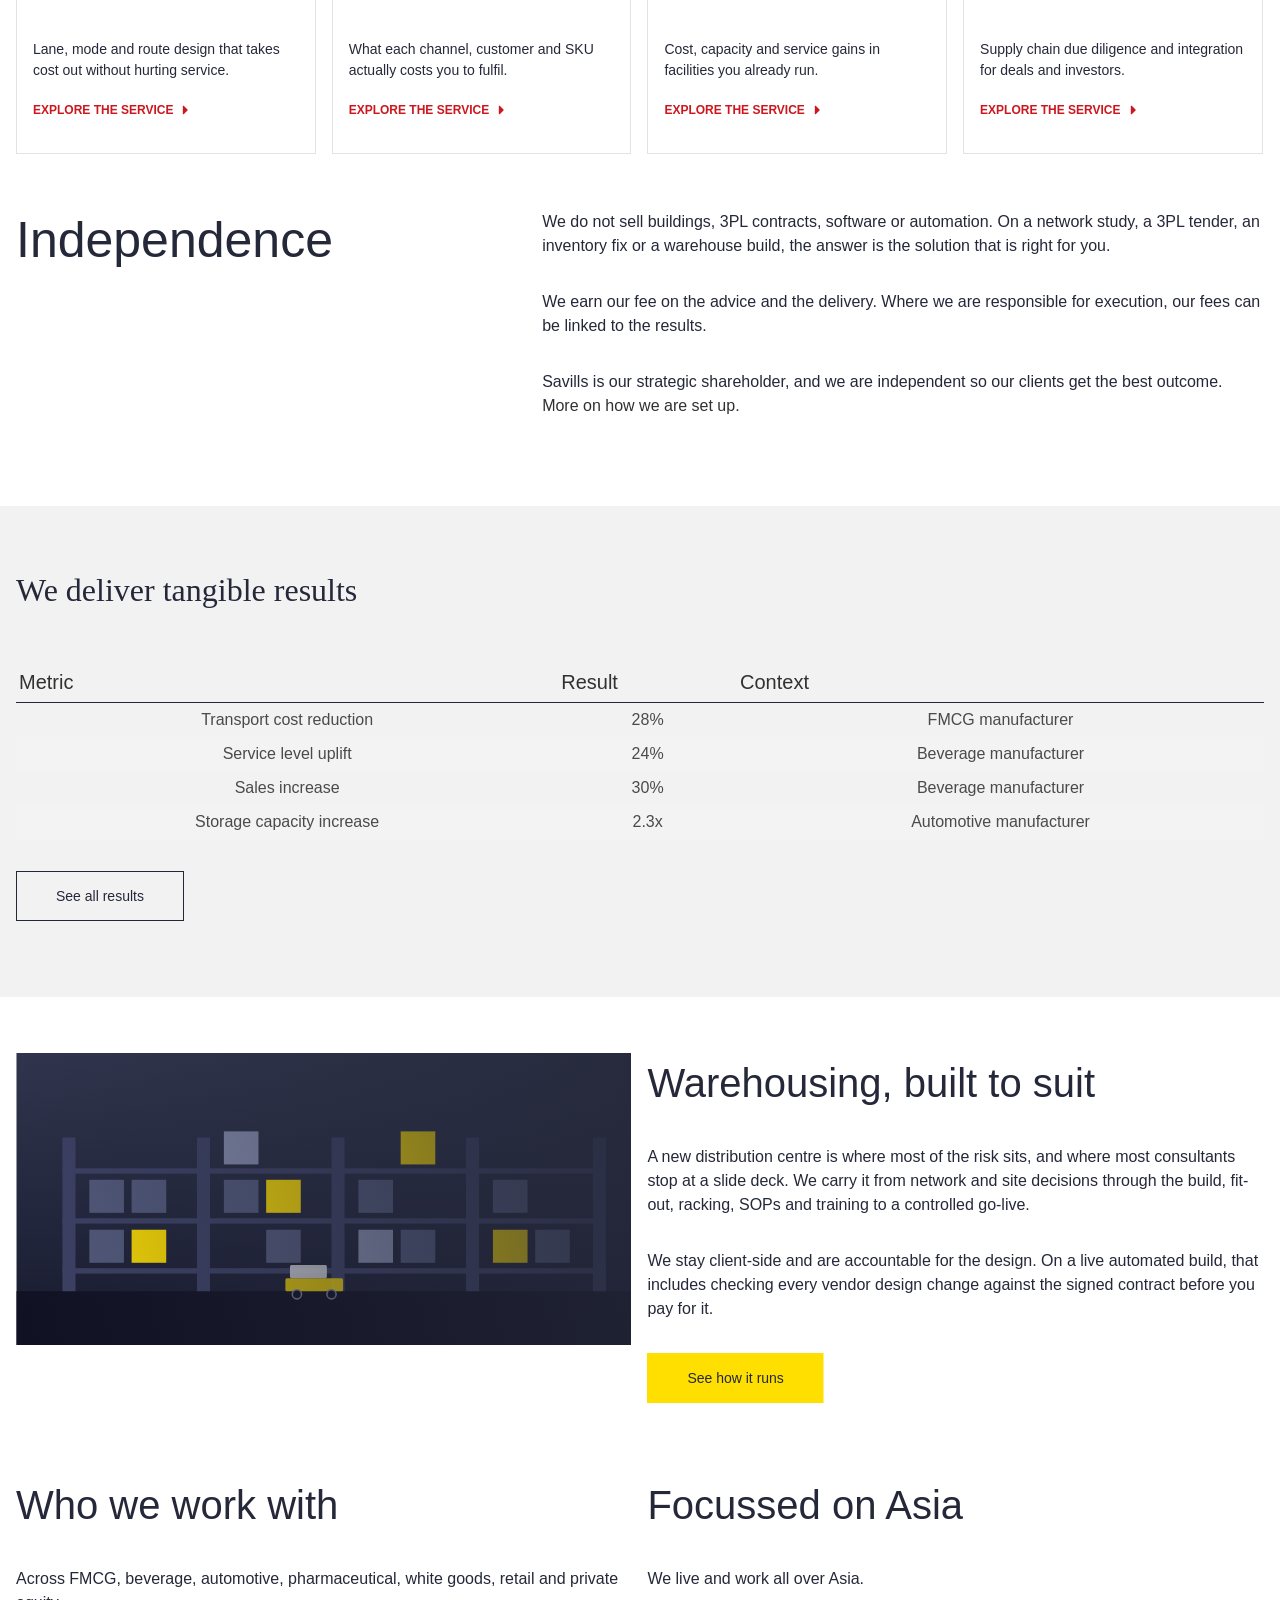
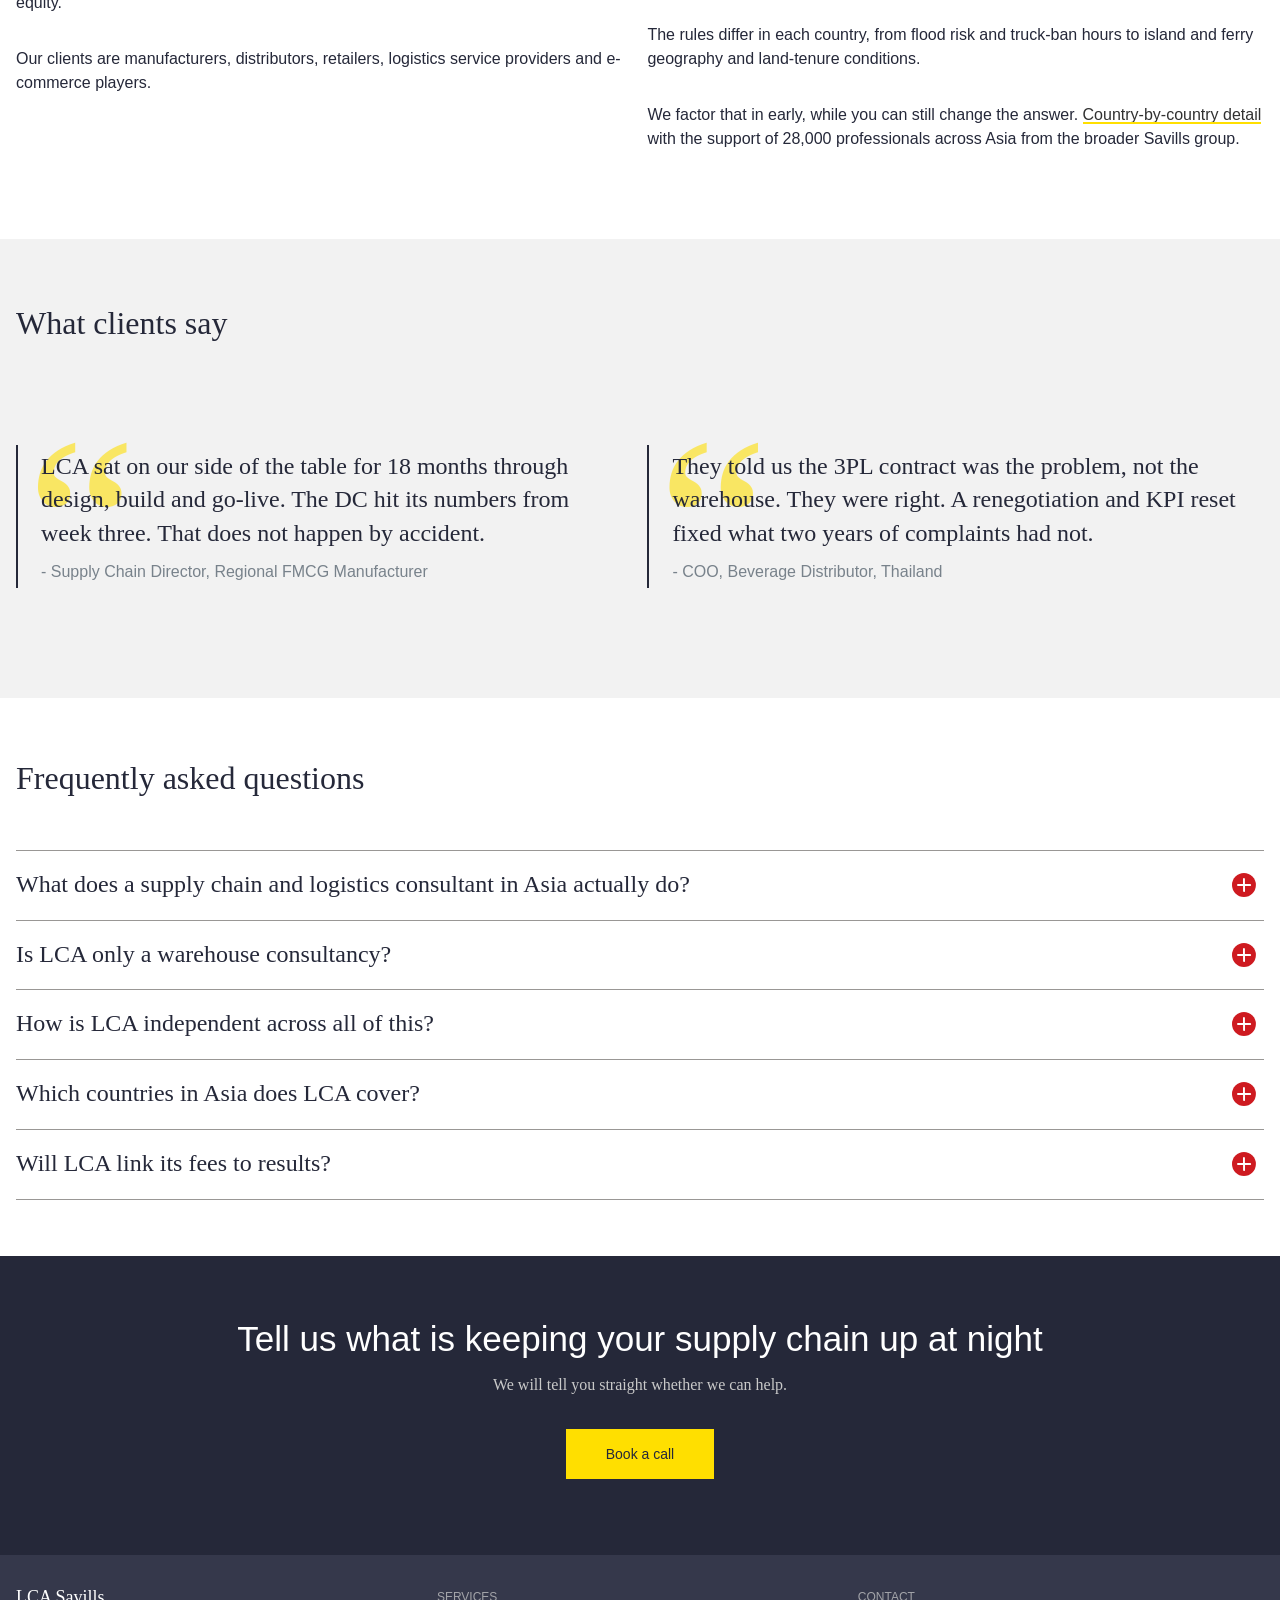
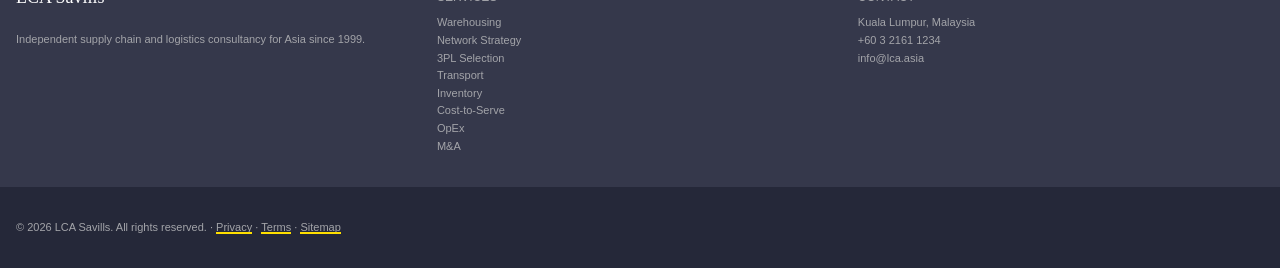
==== commit 4a7f5520: "Update site content to v4" ====
--- a/index.html
+++ b/index.html
@@ -15,7 +15,7 @@
   <div class="sv-header__wrap">
     <div class="sv-header__inner">
       <a class="sv-header__home" href="index.html" aria-label="LCA Savills — home">
-        <img class="sv-header__logo" src="assets/lca-savills-logo.png" alt="LCA Savills">
+        <img class="sv-header__logo" src="assets/lca-logo.svg" alt="LCA Savills">
       </a>
       <ul class="sv-header__tool-set">
         <li class="sv-header__tool-item sv--menu sv-view-lt-lrg">
@@ -44,8 +44,8 @@
 <main>
 
   <div class="sv-page-banner sv--center demo-hero">
-    <span class="sv-image-treatment">
-      <img src="assets/img/h1.jpg" alt="Shipping containers stacked at a busy Asian port" loading="lazy">
+    <span class="sv-image-treatment sv--type-7">
+      <img src="assets/hero-network.svg" alt="">
     </span>
     <div class="sv-page-banner__content sv-text-center">
       <h1 class="sv-page-banner__title">Supply chain and logistics consulting for Asia</h1>
@@ -58,8 +58,8 @@
     <div class="sv-row">
       <div class="sv-col sv--sml-10 sv--med-9">
         <p class="sv-leading-intro sv--sml">LCA Savills is an independent supply chain and logistics consultancy working across Asia since 1999.</p>
-        <p class="sv-copy">We cover network and inventory, warehousing procurement and 3PL, transport and last mile, cost-to-serve and operational excellence.</p>
-        <p class="sv-copy">The people doing the work have run real operations. We earn our fee on advice, delivery and execution for the company that pays us, and we are willing to tie part of it to a measurable result.</p>
+        <p class="sv-copy">We cover network and inventory, end to end warehouse design through go-live, procurement and 3PL, transport and last mile, cost-to-serve and operational excellence.</p>
+        <p class="sv-copy">The people doing the work have run real operations. We earn our fee on advice, delivery and execution by creating strategy and then delivering it.</p>
       </div>
     </div>
   </section>
@@ -107,7 +107,7 @@
           <div class="sv-card__content">
             <div>
               <h3 class="sv-card-title"><a href="logistics-outsourcing-3pl.html">Logistics Outsourcing &amp; 3PL Management</a></h3>
-              <p class="sv-card-intro">Choose and contract logistics partners on terms that hold up.</p>
+              <p class="sv-card-intro">Choose and contract logistics partners on terms that creates partnership.</p>
             </div>
             <p class="sv-cta-link"><a href="logistics-outsourcing-3pl.html">Explore the service</a></p>
           </div>
@@ -176,83 +176,59 @@
   <div class="sv-section-bg sv--padded">
     <div class="sv-contained">
       <div class="sv-section-header">
-        <h2 class="sv-section-header__title">What that delivers, on recent projects</h2>
-      </div>
-      <div class="sv-row">
-        <div class="sv-col sv--xsml-6 sv--sml-4">
-          <dl class="sv-fact">
-            <dt class="sv-fact__term">Transport cost reduction<br>FMCG manufacturer</dt>
-            <dd class="sv-fact__value">28%</dd>
-          </dl>
-        </div>
-        <div class="sv-col sv--xsml-6 sv--sml-4">
-          <dl class="sv-fact">
-            <dt class="sv-fact__term">Service level uplift<br>Beverage manufacturer</dt>
-            <dd class="sv-fact__value">24%</dd>
-          </dl>
-        </div>
-        <div class="sv-col sv--xsml-6 sv--sml-4">
-          <dl class="sv-fact">
-            <dt class="sv-fact__term">Storage capacity increase<br>Automotive client</dt>
-            <dd class="sv-fact__value">2.3x</dd>
-          </dl>
-        </div>
-      </div>
-      <p class="sv-text-center demo-mt-2"><a class="sv-button sv--tertiary" href="results.html">See all results</a></p>
-    </div>
-  </div>
-
-  <div class="sv-page-banner demo-hero demo-section">
-    <span class="sv-image-treatment">
-      <img src="assets/img/h2.jpg" alt="Interior of a modern automated distribution centre" loading="lazy">
-    </span>
-    <div class="sv-page-banner__content">
-      <div class="sv-contained">
-        <h2 class="sv-page-banner__title">Warehousing, built to suit</h2>
-        <p class="sv-page-banner__intro">A new distribution centre is where most of the risk sits, and where most consultants stop at a slide deck. We carry it from network and site decisions through the build, fit-out, racking, SOPs and training to a controlled go-live. We stay client-side and accountable for whether the operation works, checking every vendor design change against the signed contract before you pay for it.</p>
+        <h2 class="sv-section-header__title">We deliver tangible results</h2>
+      </div>
+      <table class="sv-responsive-table">
+        <thead>
+          <tr><th>Metric</th><th>Result</th><th>Context</th></tr>
+        </thead>
+        <tbody>
+          <tr><td data-label="Metric">Transport cost reduction</td><td data-label="Result">28%</td><td data-label="Context">FMCG manufacturer</td></tr>
+          <tr><td data-label="Metric">Service level uplift</td><td data-label="Result">24%</td><td data-label="Context">Beverage manufacturer</td></tr>
+          <tr><td data-label="Metric">Sales increase</td><td data-label="Result">30%</td><td data-label="Context">Beverage manufacturer</td></tr>
+          <tr><td data-label="Metric">Storage capacity increase</td><td data-label="Result">2.3x</td><td data-label="Context">Automotive manufacturer</td></tr>
+        </tbody>
+      </table>
+      <a class="sv-button sv--tertiary demo-mt-2" href="results.html">See all results</a>
+    </div>
+  </div>
+
+  <section class="sv-contained demo-section">
+    <div class="sv-row">
+      <div class="sv-col sv--sml-6">
+        <span class="sv-image-treatment sv--type-2 demo-figure">
+          <img src="assets/hero-warehouse.svg" alt="Stylised illustration of automated warehouse racking">
+        </span>
+      </div>
+      <div class="sv-col sv--sml-6">
+        <h2 class="sv-text-section-heading">Warehousing, built to suit</h2>
+        <p class="sv-copy">A new distribution centre is where most of the risk sits, and where most consultants stop at a slide deck. We carry it from network and site decisions through the build, fit-out, racking, SOPs and training to a controlled go-live.</p>
+        <p class="sv-copy">We stay client-side and are accountable for the design. On a live automated build, that includes checking every vendor design change against the signed contract before you pay for it.</p>
         <a class="sv-button" href="warehousing-end-to-end.html">See how it runs</a>
       </div>
     </div>
-  </div>
-
-  <div class="demo-section">
-    <div class="sv-featured-content sv--light demo-featured">
-      <div class="sv-featured-content__image">
-        <span class="sv-image-treatment">
-          <img src="assets/img/h4.jpg" alt="Manufacturing and distribution clients at work" loading="lazy">
-        </span>
-      </div>
-      <div class="sv-featured-content__content">
-        <h2 class="sv-featured-content__title">Who we work with</h2>
-        <p class="sv-featured-content__intro">Across FMCG, beverage, automotive, pharmaceutical, white goods, retail and private equity &mdash; for manufacturers, distributors, retailers, logistics service providers and e-commerce players.</p>
-        <div class="sv-featured-content__links">
-          <p class="sv-featured-content__link sv-cta-link"><a href="results.html">Learn more</a></p>
-        </div>
-      </div>
-    </div>
-    <div class="sv-featured-content sv--light sv--swap demo-featured demo-mt-2">
-      <div class="sv-featured-content__image">
-        <span class="sv-image-treatment">
-          <img src="assets/img/h3.jpg" alt="Aerial view of an Asian harbour and city skyline" loading="lazy">
-        </span>
-      </div>
-      <div class="sv-featured-content__content">
-        <h2 class="sv-featured-content__title">Focussed on Asia</h2>
-        <p class="sv-featured-content__intro">We live and work all over Asia. The rules differ in each country &mdash; from flood risk and truck-ban hours to island geography and land tenure &mdash; and we factor that in early, while you can still change the answer.</p>
-        <div class="sv-featured-content__links">
-          <p class="sv-featured-content__link sv-cta-link"><a href="where-we-work.html">Country-by-country detail</a></p>
-        </div>
-      </div>
-    </div>
-  </div>
+  </section>
+
+  <section class="sv-contained demo-section">
+    <div class="sv-row">
+      <div class="sv-col sv--sml-6">
+        <h2 class="sv-text-section-heading">Who we work with</h2>
+        <p class="sv-copy">Across FMCG, beverage, automotive, pharmaceutical, white goods, retail and private equity.</p>
+        <p class="sv-copy">Our clients are manufacturers, distributors, retailers, logistics service providers and e-commerce players.</p>
+      </div>
+      <div class="sv-col sv--sml-6">
+        <h2 class="sv-text-section-heading">Focussed on Asia</h2>
+        <p class="sv-copy">We live and work all over Asia.</p>
+        <p class="sv-copy">The rules differ in each country, from flood risk and truck-ban hours to island and ferry geography and land-tenure conditions.</p>
+        <p class="sv-copy">We factor that in early, while you can still change the answer. <a href="where-we-work.html">Country-by-country detail</a> with the support of 28,000 professionals across Asia from the broader Savills group.</p>
+      </div>
+    </div>
+  </section>
 
   <div class="sv-section-bg sv--padded">
     <div class="sv-contained">
       <div class="sv-section-header">
         <h2 class="sv-section-header__title">What clients say</h2>
-      </div>
-      <div class="demo-band-media">
-        <img src="assets/img/h4.jpg" alt="Consultants and client team in a working meeting" loading="lazy">
       </div>
       <div class="sv-row">
         <div class="sv-col sv--sml-6">
@@ -282,7 +258,7 @@
             <h3 class="sv-expandable-item__title">What does a supply chain and logistics consultant in Asia actually do?</h3>
           </div>
           <div class="sv-expandable-item__content" aria-expanded="false">
-            <p>It depends on the problem. We help you decide where stock and capacity should sit, balance inventory against service, take cost out of transport and last mile, select and contract 3PLs, and improve facilities you already run. We also design, build and commission distribution centres end to end. We do not operate your warehouse long-term.</p>
+            <p>It depends on the problem. We help you decide where stock and capacity should sit, balance inventory against service, take cost out of transport and last mile deliver, select and contract 3PLs, and improve facilities you already run. We also design, build and commission distribution centres end to end &ndash; including smart distribution centres with fit for purpose automation.</p>
           </div>
         </div>
       </li>
@@ -302,7 +278,7 @@
             <h3 class="sv-expandable-item__title">How is LCA independent across all of this?</h3>
           </div>
           <div class="sv-expandable-item__content" aria-expanded="false">
-            <p>We do not sell buildings, 3PL contracts, software or automation, so we have nothing to push. On a network study, a tender, an inventory fix or a warehouse build alike, the recommendation is the one that is right for you. Savills is a strategic shareholder that adds property and funding reach, and the independence is paramount.</p>
+            <p>We do not sell buildings, 3PL contracts, software or automation, so we have nothing to push. On a network study, a tender, an inventory fix or a warehouse build alike, the recommendation is the one that is right for you. Savills is a strategic shareholder that adds property and funding reach, and our independence is paramount to fulfil client requirements.</p>
           </div>
         </div>
       </li>
@@ -322,7 +298,7 @@
             <h3 class="sv-expandable-item__title">Will LCA link its fees to results?</h3>
           </div>
           <div class="sv-expandable-item__content" aria-expanded="false">
-            <p>Yes. We will put part of our fee against delivering a target we have set, such as a transport-cost or service-level gain.</p>
+            <p>Yes. With a defined scope, in the execution phase, we will put part of our fee against delivering a target we have set, such as a transport-cost or service-level gain.</p>
           </div>
         </div>
       </li>
--- a/css/demo.css
+++ b/css/demo.css
@@ -82,101 +82,3 @@
 .demo-figure img {
     width: 100%;
 }
-
-/* ==========================================================================
-   Stock photography (added for the photo pass). Photos live in /assets/img/
-   named by slot code (h1.jpg, sn1.jpg, ...). See the placement handoff.
-   ========================================================================== */
-
-/* Hero photos: full-bleed backdrop behind the white headline. Swap the
-   Savills type overlay for the handoff navy gradient so text stays legible. */
-.demo-hero .sv-image-treatment:before {
-    background-image: linear-gradient(90deg, rgba(15, 38, 71, .82), rgba(15, 38, 71, .15));
-    opacity: 1;
-}
-
-/* Content images beside copy: consistent cover crop, slightly desaturated
-   for a calm, natural-light look across mixed sources. */
-.demo-figure img,
-.demo-band-media img,
-.demo-thumb img {
-    display: block;
-    -o-object-fit: cover;
-    object-fit: cover;
-    filter: saturate(.9);
-}
-
-.demo-figure--32 img { aspect-ratio: 3 / 2; height: auto; }
-.demo-figure--43 img { aspect-ratio: 4 / 3; height: auto; }
-
-/* Full-width photo used to break up a padded band (e.g. testimonials). */
-.demo-band-media {
-    margin-bottom: 2rem;
-    overflow: hidden;
-}
-
-.demo-band-media img {
-    width: 100%;
-    height: 15rem;
-}
-
-/* Case-study card thumbnail (4:3) sitting above the card body. */
-.demo-thumb {
-    display: block;
-    overflow: hidden;
-    margin-bottom: 1rem;
-}
-
-.demo-thumb img {
-    width: 100%;
-    aspect-ratio: 4 / 3;
-}
-
-/* Country / where-we-work photo (3:2). */
-.demo-country-media {
-    display: block;
-    overflow: hidden;
-    margin-bottom: 1rem;
-}
-
-.demo-country-media img {
-    width: 100%;
-    aspect-ratio: 3 / 2;
-    -o-object-fit: cover;
-    object-fit: cover;
-    filter: saturate(.9);
-}
-
-/* Featured-content rows (first use in this demo): make the image half cover
-   its box, since the core sv-image-treatment cover rule is scoped elsewhere. */
-.demo-featured .sv-featured-content__image,
-.demo-featured .sv-featured-content__image .sv-image-treatment {
-    display: block;
-    width: 100%;
-    height: 100%;
-}
-
-.demo-featured .sv-featured-content__image .sv-image-treatment img {
-    width: 100%;
-    height: 100%;
-    -o-object-fit: cover;
-    object-fit: cover;
-    filter: saturate(.9);
-}
-
-/* Team headshot (1:1). */
-.demo-headshot {
-    display: block;
-    overflow: hidden;
-    width: 100%;
-    max-width: 13rem;
-    margin-bottom: 1rem;
-}
-
-.demo-headshot img {
-    width: 100%;
-    aspect-ratio: 1 / 1;
-    -o-object-fit: cover;
-    object-fit: cover;
-    filter: saturate(.9);
-}
